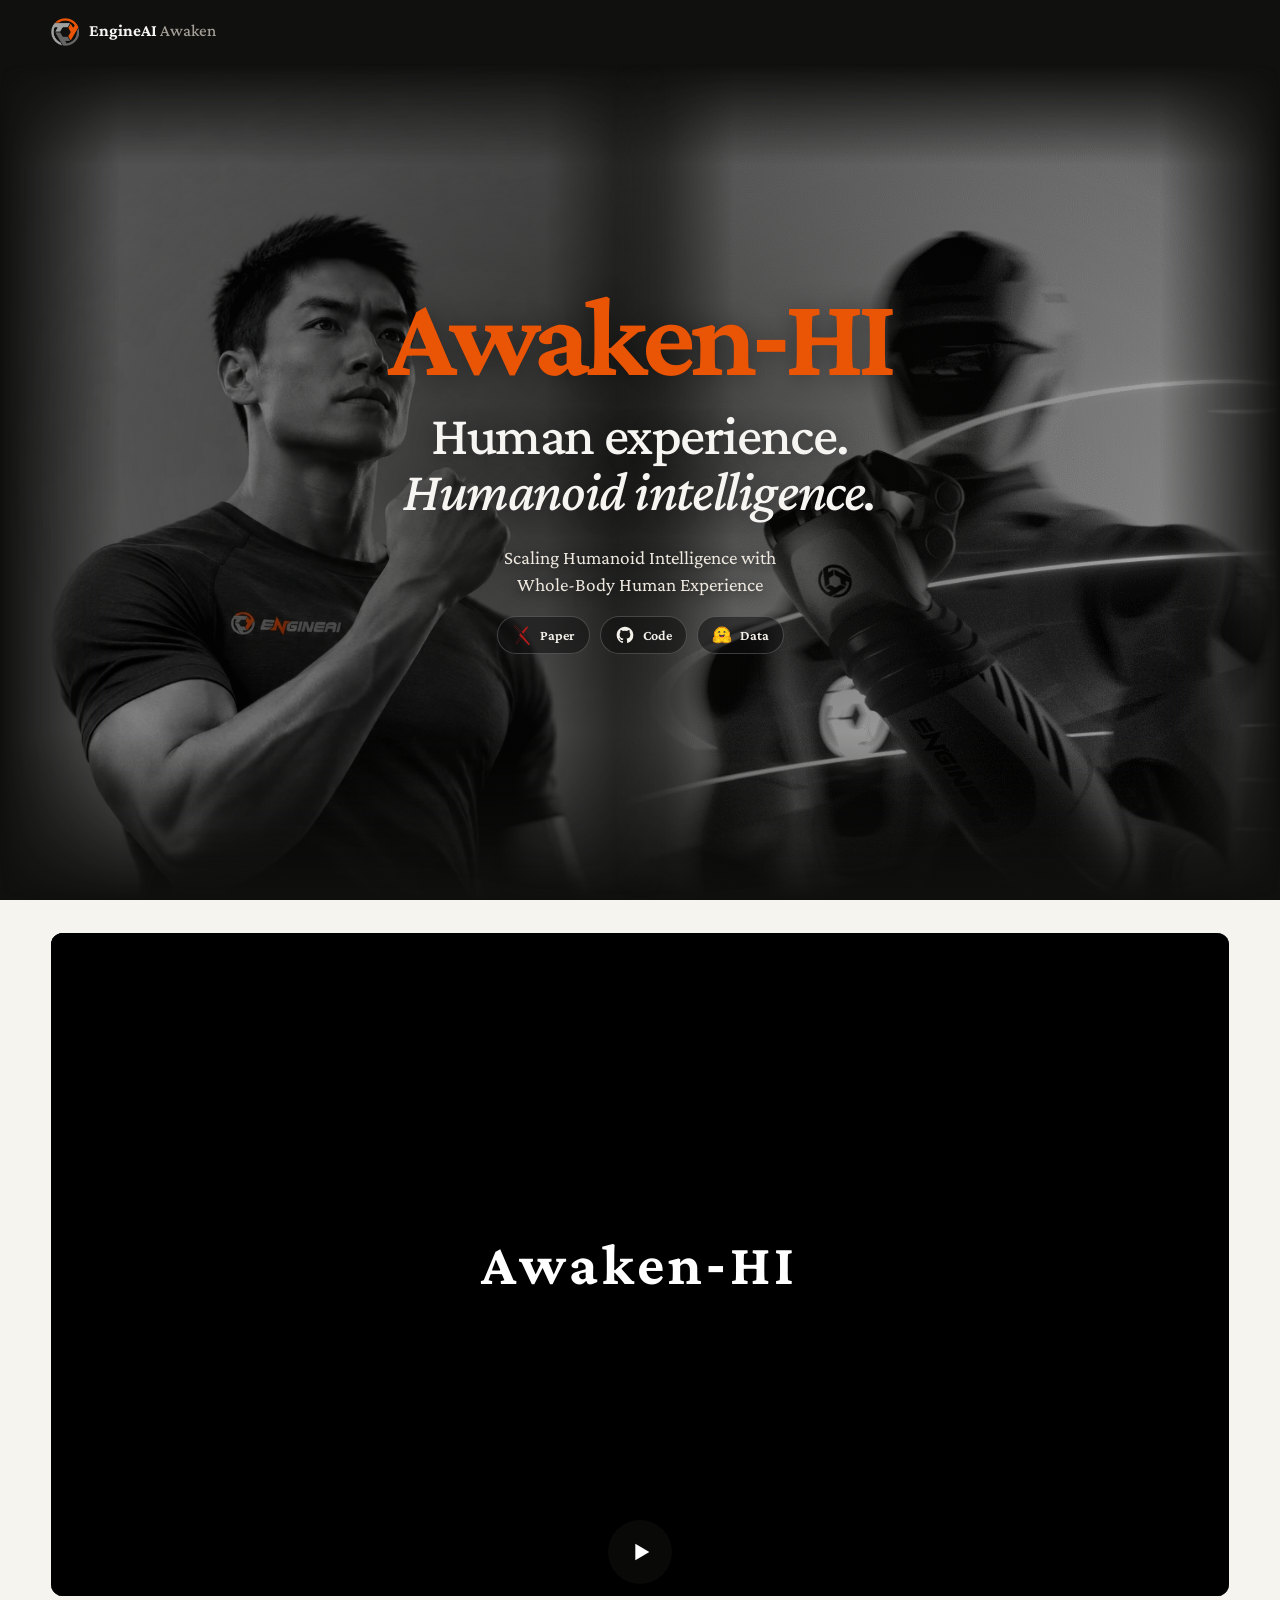
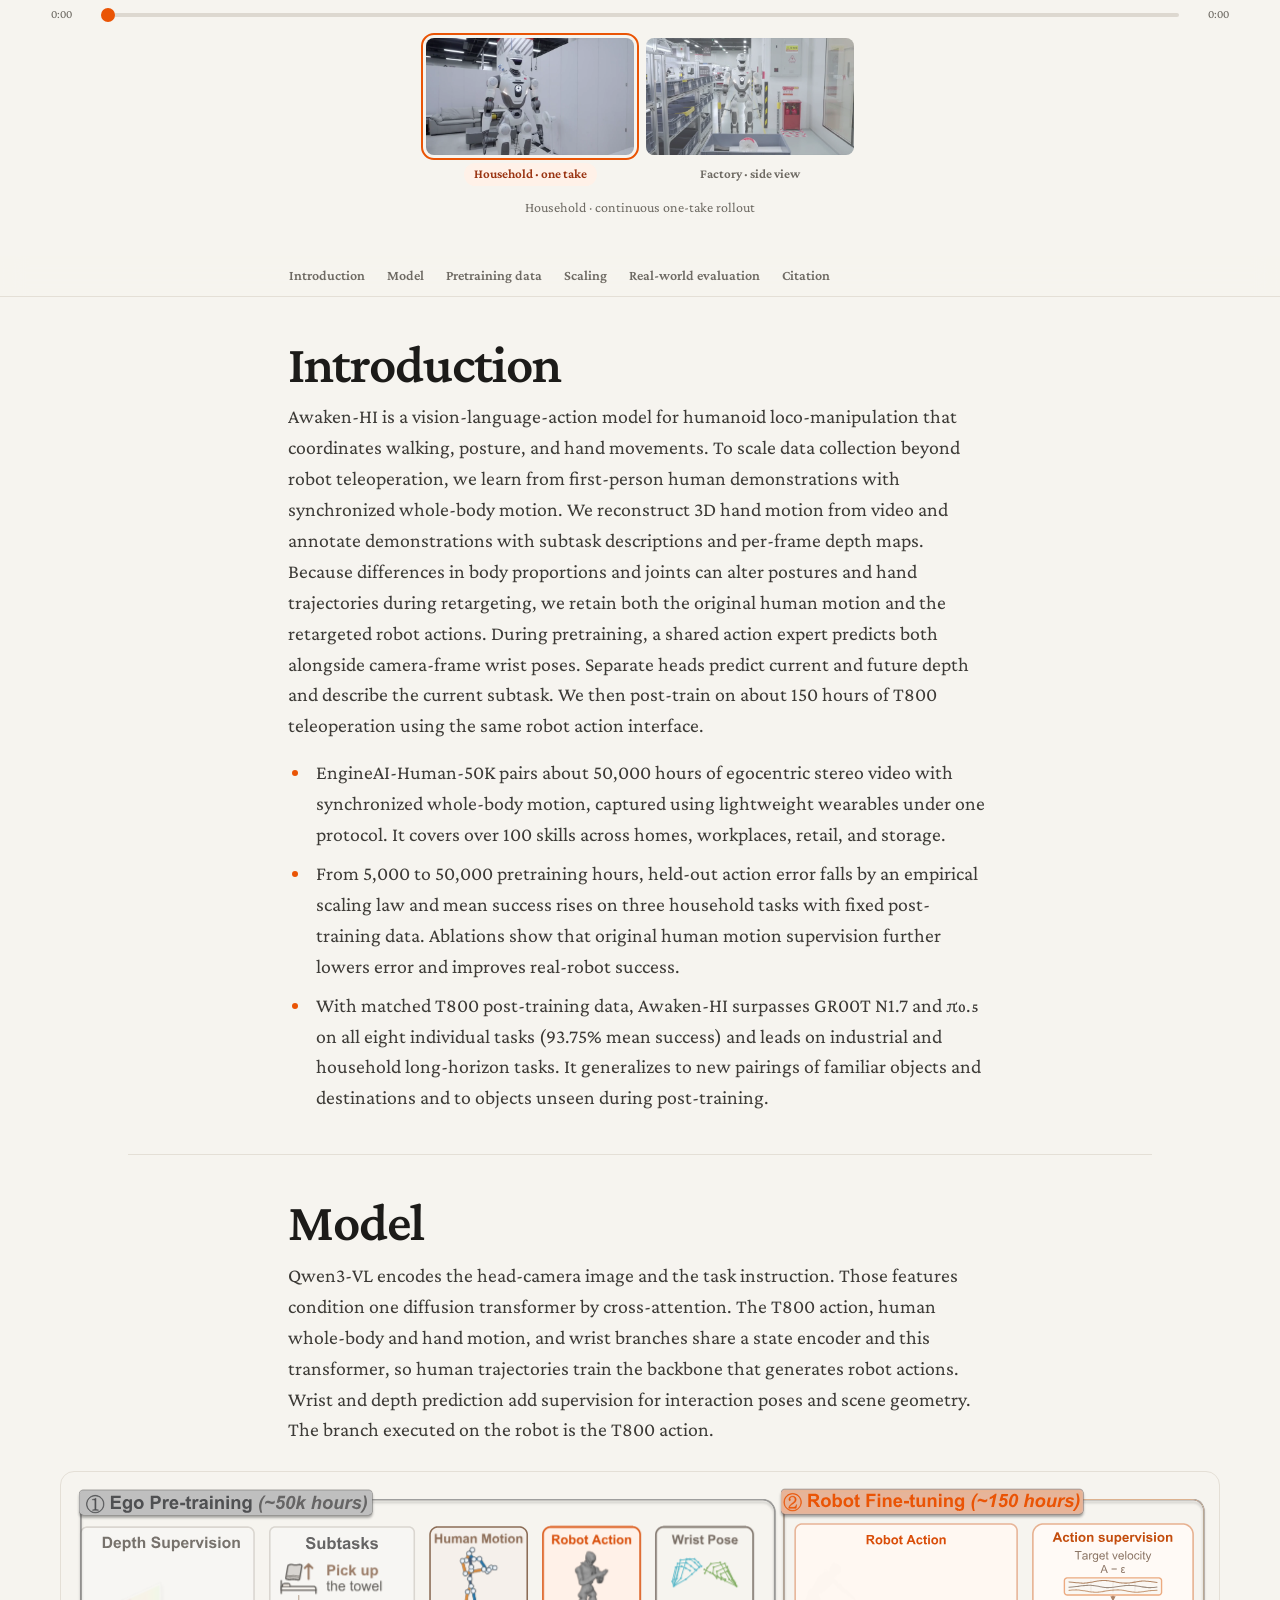
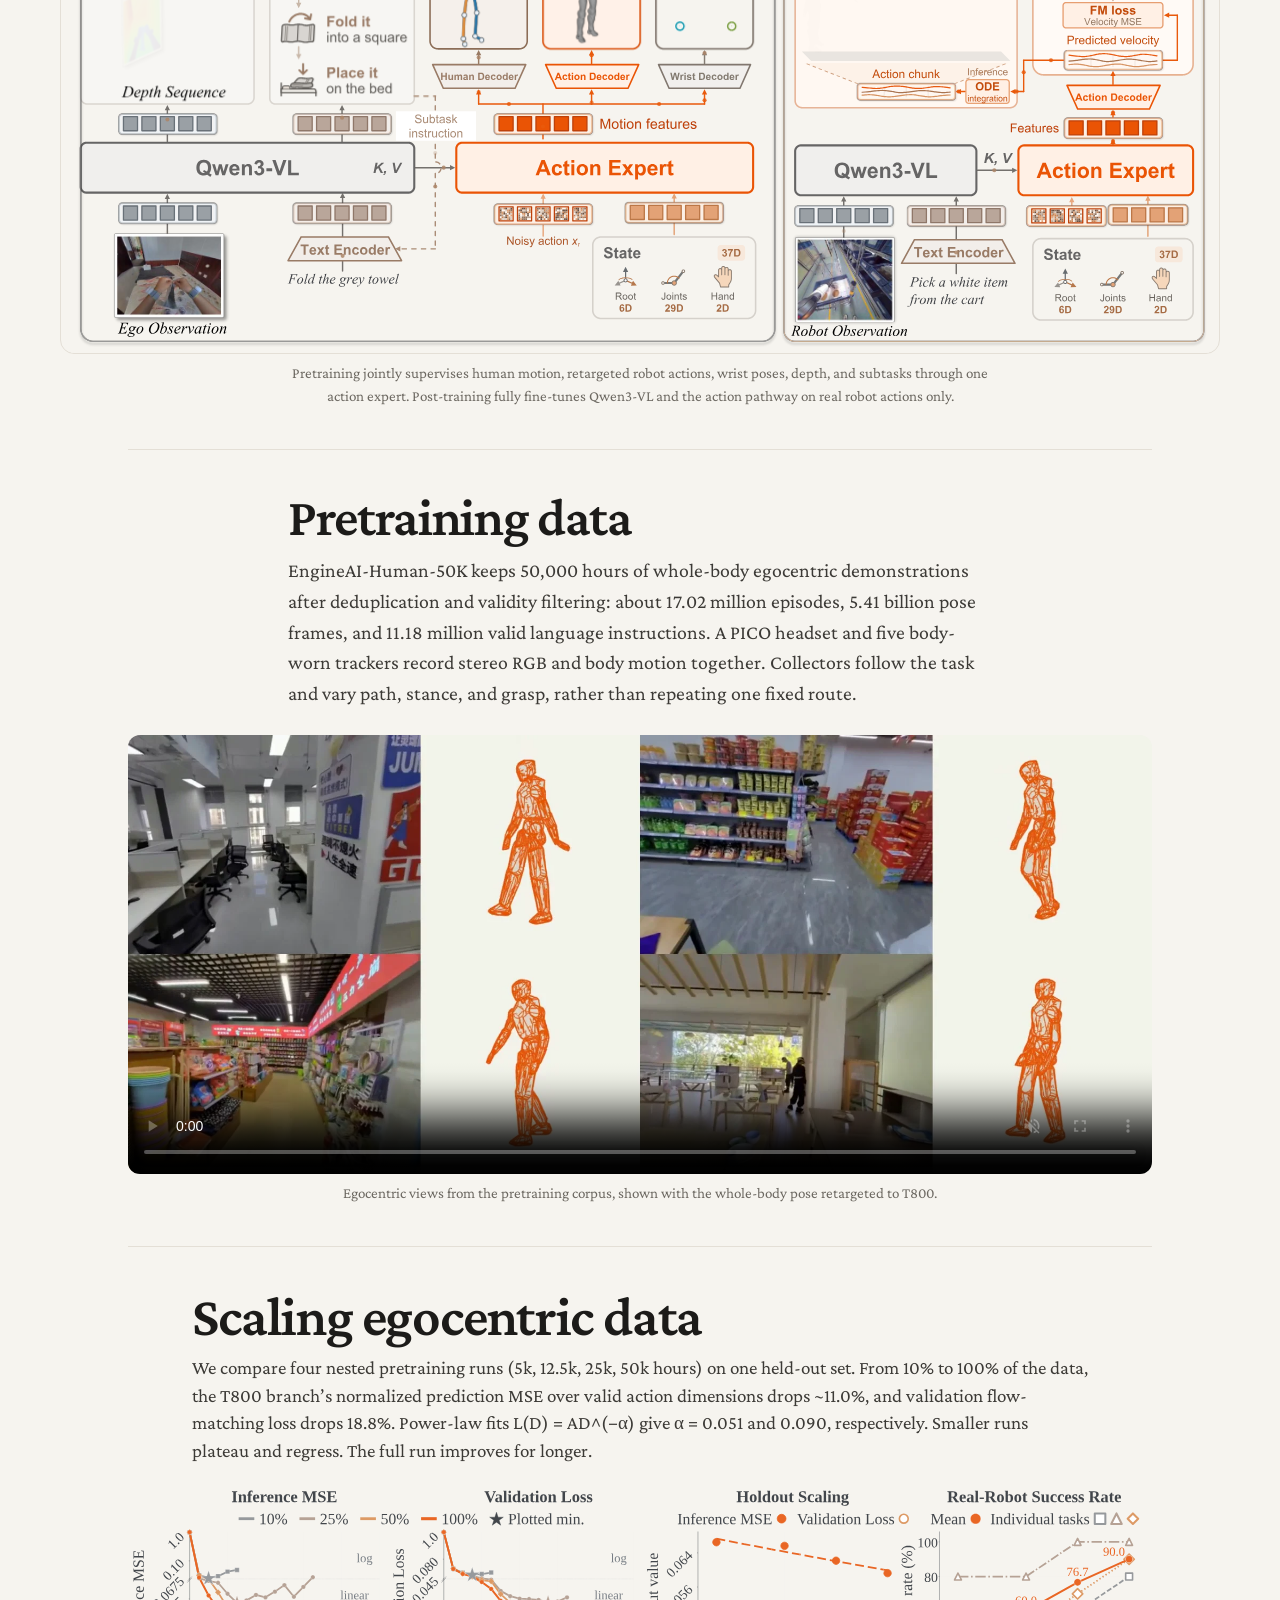
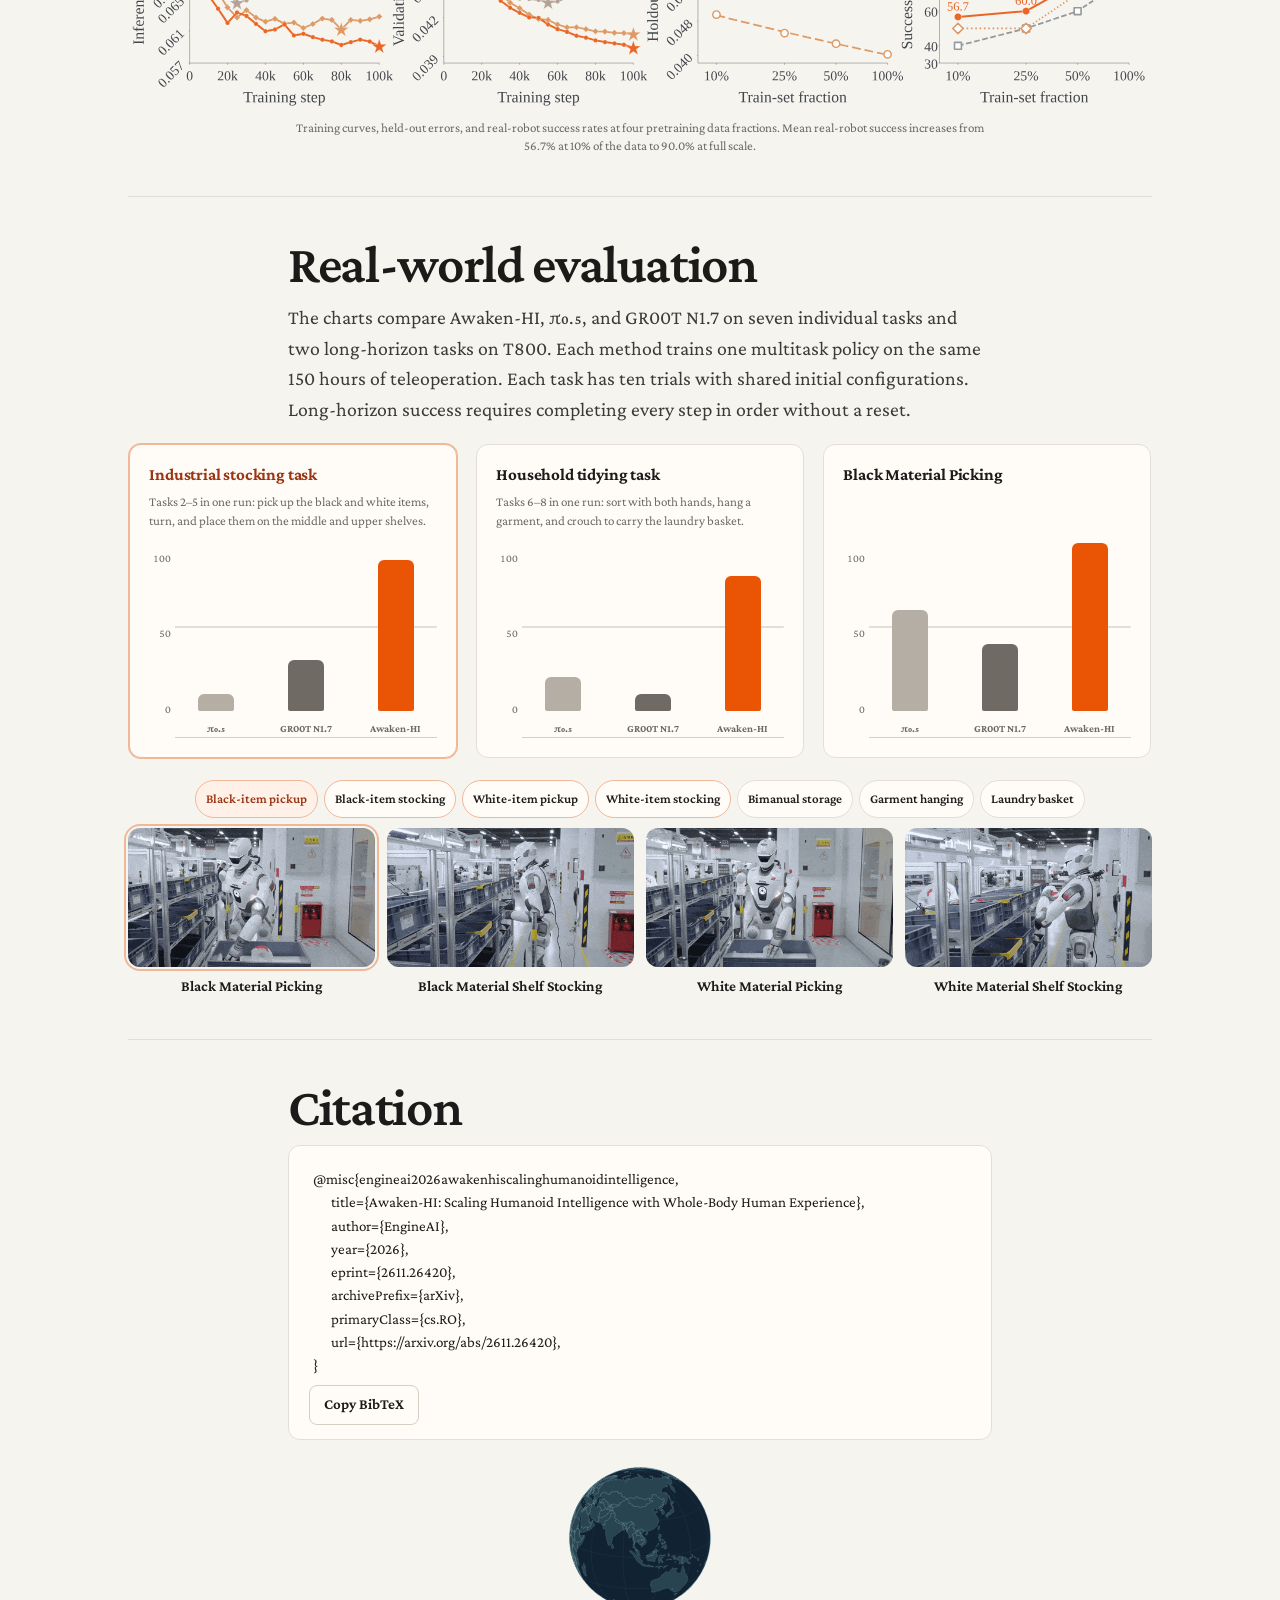
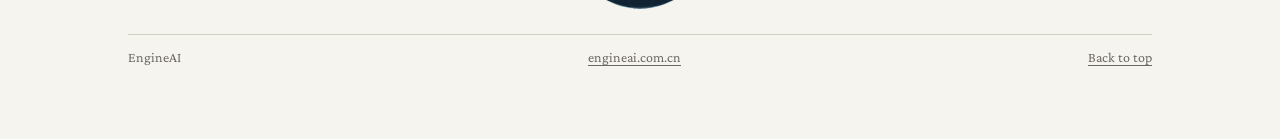
==== docs/index.html @ 25ebd8b3 "Publish Awaken-HI project website and resources" ====
<!doctype html>
<html lang="en">
<head>
  <meta charset="utf-8">
  <meta name="viewport" content="width=device-width, initial-scale=1">
  <meta name="theme-color" content="#f7f5f0">
  <meta name="description" content="Awaken-HI is a vision-language-action model for whole-body mobile manipulation, pretrained on about 50,000 hours of egocentric human demonstrations and adapted to the EngineAI T800.">
  <title>Awaken-HI — Technical Report</title>
  <link rel="stylesheet" href="assets/fonts/fonts.css?v=6">
  <link rel="stylesheet" href="styles.css?v=70">
</head>
<body class="on-hero">
  <div class="progress" id="progress" aria-hidden="true"></div>
  <header class="site-header">
    <a class="logo" href="#top">
      <img src="assets/engineai-icon.png" alt="" width="28" height="28" decoding="async">
      <span>EngineAI <em>Awaken</em></span>
    </a>
  </header>

  <section class="hero" id="hero" aria-label="Awaken-HI">
    <div class="hero-visual hero-visual-human" aria-hidden="true">
      <img src="assets/optimized/human-hero-logo.webp?v=1" alt="" fetchpriority="high" decoding="async">
    </div>
    <div class="hero-visual hero-visual-robot" aria-hidden="true">
      <img src="assets/t800-hero.png" alt="" fetchpriority="high" decoding="async">
    </div>
    <div class="hero-inner">
      <h1>
        <span class="hero-name">Awaken-HI</span>
        <span class="hero-line">Human experience.</span>
        <em>Humanoid intelligence.</em>
      </h1>
      <p class="hero-deck">Scaling Humanoid Intelligence with Whole-Body Human Experience</p>
    <nav class="hero-links" aria-label="Resources">
      <a class="hero-chip" href="https://arxiv.org/abs/2611.26420" target="_blank" rel="noopener noreferrer">
        <img class="mark-arxiv" src="assets/arxiv-logo.svg" alt="arXiv" width="24" height="24" decoding="async">
        <span>Paper</span>
      </a>
      <a class="hero-chip" href="https://github.com/engineai-robotics/Awaken-HI" target="_blank" rel="noopener noreferrer">
        <svg viewBox="0 0 24 24" aria-hidden="true"><path fill="currentColor" d="M12 2C6.477 2 2 6.484 2 12.017c0 4.425 2.865 8.18 6.839 9.504.5.092.682-.217.682-.483 0-.237-.008-.868-.013-1.703-2.782.605-3.369-1.343-3.369-1.343-.454-1.158-1.11-1.466-1.11-1.466-.908-.62.069-.608.069-.608 1.003.07 1.531 1.032 1.531 1.032.892 1.53 2.341 1.088 2.91.832.092-.647.35-1.088.636-1.338-2.22-.253-4.555-1.113-4.555-4.951 0-1.093.39-1.988 1.029-2.688-.103-.253-.446-1.272.098-2.65 0 0 .84-.27 2.75 1.026A9.56 9.56 0 0 1 12 6.844a9.56 9.56 0 0 1 2.504.337c1.909-1.296 2.747-1.027 2.747-1.027.546 1.379.202 2.398.1 2.651.64.7 1.028 1.595 1.028 2.688 0 3.848-2.339 4.695-4.566 4.943.359.309.678.92.678 1.855 0 1.338-.012 2.419-.012 2.747 0 .268.18.58.688.482A10.02 10.02 0 0 0 22 12.017C22 6.484 17.522 2 12 2z"/></svg>
        <span>Code</span>
      </a>
      <a class="hero-chip" href="https://huggingface.co/datasets/EngineAI-Embodied/Awaken-Human" target="_blank" rel="noopener noreferrer">
        <img class="mark-huggingface" src="assets/huggingface-logo.svg" alt="Hugging Face" width="24" height="24" decoding="async">
        <span>Data</span>
      </a>
    </nav>
    </div>
  </section>

  <section class="rollout" id="rollout" data-clip="household" aria-label="Rollouts">
    <div class="rollout-inner">
      <div class="rollout-layout">
        <div class="rollout-player">
          <div class="rollout-stage is-intro">
            <video id="rollout-video" data-trim-start="0.9009" webkit-playsinline data-poster="assets/rollouts-1117/household-1-trimmed-poster.webp?v=1" muted playsinline preload="none" data-src="assets/rollouts-1117/household-1-trimmed.mp4?v=2"></video>
            <div class="rollout-inset" id="rollout-inset">
              <video id="rollout-inset-video" poster="assets/rollouts-1117/household-2-aligned-trimmed-poster.webp?v=1" muted playsinline webkit-playsinline preload="none" disablepictureinpicture disableremoteplayback aria-hidden="true"></video>
              <span id="rollout-inset-label">Alternate view</span>
            </div>
            <aside class="rollout-instructions" aria-label="Current instruction">
              <div class="rollout-subtitle">
                <p id="rollout-instruction-text" lang="en" aria-live="polite">Walk to the table and raise both hands.</p>
              </div>
            </aside>
            <div class="rollout-intro" aria-hidden="true"><span>Awaken-HI</span></div>
            <button class="rollout-play" type="button" aria-label="Play">
              <svg viewBox="0 0 24 24" width="28" height="28" aria-hidden="true"><path d="M8 5v14l12-7z" fill="currentColor"></path></svg>
            </button>
            <div class="rollout-speed" role="group" aria-label="Playback speed">
              <button type="button" data-rate="0.5">0.5</button>
              <button type="button" data-rate="1" aria-pressed="true">1</button>
              <button type="button" data-rate="1.5">1.5</button>
              <button type="button" data-rate="2">2</button>
            </div>
          </div>
          <div class="rollout-seek">
            <span id="rollout-elapsed">0:00</span>
            <input id="rollout-range" type="range" min="0" max="1000" value="0" step="1" disabled aria-label="Playback position">
            <span id="rollout-duration">0:00</span>
          </div>
        </div>

      </div>
      <div class="rollout-picks" role="group" aria-label="Rollouts">
        <button type="button" class="is-on" aria-pressed="true" data-clip="household" data-trim-start="0.9009" data-chapters="true" data-src="assets/rollouts-1117/household-1-trimmed.mp4?v=2" data-poster="assets/rollouts-1117/household-1-trimmed-poster.webp?v=1" data-inset-src="assets/rollouts-1117/household-2-aligned-trimmed.mp4?v=1" data-inset-poster="assets/rollouts-1117/household-2-aligned-trimmed-poster.webp?v=1" data-inset-label="Alternate view" data-cap="Household · continuous one-take rollout">
          <img src="assets/rollouts-1117/household-1-trimmed-poster.webp?v=1" alt="" decoding="async" loading="lazy">
          <span>Household · one take</span>
        </button>
        <button type="button" aria-pressed="false" data-clip="factory" data-trim-start="0.9009" data-src="assets/rollouts-1117/factory-side-2-trimmed.mp4?v=2" data-poster="assets/rollouts-1117/factory-side-2-trimmed-poster.webp?v=1" data-cap="Factory · continuous one-take side view">
          <img src="assets/rollouts-1117/factory-side-2-trimmed-poster.webp?v=1" alt="" decoding="async" loading="lazy">
          <span>Factory · side view</span>
        </button>
      </div>
      <p class="rollout-cap">Household · continuous one-take rollout</p>
    </div>
  </section>

  <div class="shell">
  <nav class="toc" id="toc" aria-label="On this page">
    <p>On this page</p>
    <ol>
      <li><a href="#intro">Introduction</a></li>
      <li><a href="#model">Model</a></li>
      <li><a href="#data">Pretraining data</a></li>
      <li><a href="#scaling">Scaling</a></li>
      <li><a href="#results">Real-world evaluation</a></li>
      <li><a href="#cite">Citation</a></li>
    </ol>
  </nav>
  <main id="top" class="page">
    <section class="sec" id="intro">
      <h2>Introduction</h2>
      <p>Awaken-HI is a vision-language-action model for humanoid loco-manipulation that coordinates walking, posture, and hand movements. To scale data collection beyond robot teleoperation, we learn from first-person human demonstrations with synchronized whole-body motion. We reconstruct 3D hand motion from video and annotate demonstrations with subtask descriptions and per-frame depth maps. Because differences in body proportions and joints can alter postures and hand trajectories during retargeting, we retain both the original human motion and the retargeted robot actions. During pretraining, a shared action expert predicts both alongside camera-frame wrist poses. Separate heads predict current and future depth and describe the current subtask. We then post-train on about 150 hours of T800 teleoperation using the same robot action interface.</p>
      <ul class="intro-points">
        <li>EngineAI-Human-50K pairs about 50,000 hours of egocentric stereo video with synchronized whole-body motion, captured using lightweight wearables under one protocol. It covers over 100 skills across homes, workplaces, retail, and storage.</li>
        <li>From 5,000 to 50,000 pretraining hours, held-out action error falls by an empirical scaling law and mean success rises on three household tasks with fixed post-training data. Ablations show that original human motion supervision further lowers error and improves real-robot success.</li>
        <li>With matched T800 post-training data, Awaken-HI surpasses GR00T N1.7 and π₀.₅ on all eight individual tasks (93.75% mean success) and leads on industrial and household long-horizon tasks. It generalizes to new pairings of familiar objects and destinations and to objects unseen during post-training.</li>
      </ul>
    </section>

    <article>
      <hr>

      <section class="sec" id="model">
        <h2>Model</h2>
        <p>Qwen3-VL encodes the head-camera image and the task instruction. Those features condition one diffusion transformer by cross-attention. The T800 action, human whole-body and hand motion, and wrist branches share a state encoder and this transformer, so human trajectories train the backbone that generates robot actions. Wrist and depth prediction add supervision for interaction poses and scene geometry. The branch executed on the robot is the T800 action.</p>
        <figure class="wide architecture-figure">
          <div class="model-architecture" id="model-frame">
            <div class="ma-scroll" tabindex="0" role="region" aria-label="Animated model architecture; scroll horizontally on small screens">
              <div class="ma-canvas">
                <img class="ma-svg" src="assets/architecture/method-towel.svg?v=2" width="866" height="358" alt="Awaken-HI architecture with ego pretraining on a towel-folding example and robot fine-tuning on a cart-picking example." loading="lazy" decoding="async">
                <div class="ma-video-layer"></div>
              </div>
            </div>
            <p class="ma-scroll-hint">Scroll to explore →</p>
          </div>
          <figcaption>Pretraining jointly supervises human motion, retargeted robot actions, wrist poses, depth, and subtasks through one action expert. Post-training fully fine-tunes Qwen3-VL and the action pathway on real robot actions only.</figcaption>
        </figure>
      </section>

      <hr>

      <section class="sec" id="data">
        <h2>Pretraining data</h2>
        <p>EngineAI-Human-50K keeps 50,000 hours of whole-body egocentric demonstrations after deduplication and validity filtering: about 17.02 million episodes, 5.41 billion pose frames, and 11.18 million valid language instructions. A PICO headset and five body-worn trackers record stereo RGB and body motion together. Collectors follow the task and vary path, stance, and grasp, rather than repeating one fixed route.</p>
        <figure class="wide">
          <div class="frame mosaic-frame">
            <video id="ego-mosaic" data-poster="assets/optimized/pretraining-t800-natural-walk-mosaic-poster.webp?v=1" muted loop playsinline preload="none" controls data-src="assets/pretraining-t800-natural-walk-mosaic.mp4?v=1"></video>
          </div>
          <figcaption>Egocentric views from the pretraining corpus, shown with the whole-body pose retargeted to T800.</figcaption>
        </figure>
      </section>

      <hr>

      <section class="sec" id="scaling">
        <h2>Scaling egocentric data</h2>
        <p>We compare four nested pretraining runs (5k, 12.5k, 25k, 50k hours) on one held-out set. From 10% to 100% of the data, the T800 branch’s normalized prediction MSE over valid action dimensions drops ~11.0%, and validation flow-matching loss drops 18.8%. Power-law fits L(D) = AD^(−α) give α = 0.051 and 0.090, respectively. Smaller runs plateau and regress. The full run improves for longer.</p>
        <figure class="wide" id="scale-figure">
          <div class="scale-controls">
            <button class="scale-replay" id="scale-replay" type="button" hidden>↻ <span>Replay</span></button>
          </div>
          <div class="scale-frame" id="scale-frame">
            <picture id="scale-still">
              <source media="(max-width: 759px)" srcset="assets/data-scaling-fig6-mobile.svg?v=3">
              <img src="assets/data-scaling-fig6.svg?v=2" alt="Inference MSE, validation loss, held-out scaling, and real-robot success rates at 10%, 25%, 50%, and 100% of the pretraining data." decoding="async" loading="lazy">
            </picture>
          </div>
          <figcaption>Training curves, held-out errors, and real-robot success rates at four pretraining data fractions. Mean real-robot success increases from 56.7% at 10% of the data to 90.0% at full scale.</figcaption>
        </figure>
      </section>

      <hr>

      <section class="sec" id="results">
        <h2>Real-world evaluation</h2>
        <p>The charts compare Awaken-HI, π₀.₅, and GR00T N1.7 on seven individual tasks and two long-horizon tasks on T800. Each method trains one multitask policy on the same 150 hours of teleoperation. Each task has ten trials with shared initial configurations. Long-horizon success requires completing every step in order without a reset.</p>
        <div class="benches wide">
          <article class="bench" data-tasks="t2 t3 t4 t5">
            <h3 id="bench-industrial-title">Industrial stocking task</h3>
            <p>Tasks 2–5 in one run: pick up the black and white items, turn, and place them on the middle and upper shelves.</p>
            <div class="bench-chart" id="bench-industrial" role="group" aria-labelledby="bench-industrial-title">
              <div class="bench-ylab" aria-hidden="true"><span>100</span><span>50</span><span>0</span></div>
              <div class="bench-plot">
                <div class="bench-scores" aria-hidden="true">
                  <span><i class="sw pi"></i><b>π₀.₅ 10%</b></span>
                  <span><i class="sw gr"></i><b>GR00T N1.7 30%</b></span>
                  <span><i class="sw hi"></i><b>Awaken-HI 90%</b></span>
                </div>
                <button type="button" class="bench-bar" data-model="pi" style="--bar:var(--pi); --h:10%" aria-label="π₀.₅ 10%"><span class="bench-track"><i></i></span><small>π₀.₅</small></button>
                <button type="button" class="bench-bar" data-model="gr" style="--bar:var(--gr); --h:30%" aria-label="GR00T N1.7 30%"><span class="bench-track"><i></i></span><small>GR00T N1.7</small></button>
                <button type="button" class="bench-bar" data-model="hi" style="--bar:var(--hi); --h:90%" aria-label="Awaken-HI 90%"><span class="bench-track"><i></i></span><small>Awaken-HI</small></button>
              </div>
            </div>
          </article>
          <article class="bench" data-tasks="t6 t7 t8">
            <h3 id="bench-household-title">Household tidying task</h3>
            <p>Tasks 6–8 in one run: sort with both hands, hang a garment, and crouch to carry the laundry basket.</p>
            <div class="bench-chart" id="bench-household" role="group" aria-labelledby="bench-household-title">
              <div class="bench-ylab" aria-hidden="true"><span>100</span><span>50</span><span>0</span></div>
              <div class="bench-plot">
                <div class="bench-scores" aria-hidden="true">
                  <span><i class="sw pi"></i><b>π₀.₅ 20%</b></span>
                  <span><i class="sw gr"></i><b>GR00T N1.7 10%</b></span>
                  <span><i class="sw hi"></i><b>Awaken-HI 80%</b></span>
                </div>
                <button type="button" class="bench-bar" data-model="pi" style="--bar:var(--pi); --h:20%" aria-label="π₀.₅ 20%"><span class="bench-track"><i></i></span><small>π₀.₅</small></button>
                <button type="button" class="bench-bar" data-model="gr" style="--bar:var(--gr); --h:10%" aria-label="GR00T N1.7 10%"><span class="bench-track"><i></i></span><small>GR00T N1.7</small></button>
                <button type="button" class="bench-bar" data-model="hi" style="--bar:var(--hi); --h:80%" aria-label="Awaken-HI 80%"><span class="bench-track"><i></i></span><small>Awaken-HI</small></button>
              </div>
            </div>
          </article>
          <article class="bench bench-detail" id="task-panel" role="tabpanel" aria-labelledby="task-tab-t2">
            <h3 id="bench-task-title">Black Material Picking</h3>
            <div class="bench-chart" id="bench-task" role="group" aria-labelledby="bench-task-title">
              <div class="bench-ylab" aria-hidden="true"><span>100</span><span>50</span><span>0</span></div>
              <div class="bench-plot">
                <div class="bench-scores" aria-hidden="true">
                  <span><i class="sw pi"></i><b>π₀.₅ 60%</b></span>
                  <span><i class="sw gr"></i><b>GR00T N1.7 40%</b></span>
                  <span><i class="sw hi"></i><b>Awaken-HI 100%</b></span>
                </div>
                <button type="button" class="bench-bar" data-model="pi" style="--bar:var(--pi); --h:60%" aria-label="π₀.₅ 60%"><span class="bench-track"><i></i></span><small>π₀.₅</small></button>
                <button type="button" class="bench-bar" data-model="gr" style="--bar:var(--gr); --h:40%" aria-label="GR00T N1.7 40%"><span class="bench-track"><i></i></span><small>GR00T N1.7</small></button>
                <button type="button" class="bench-bar" data-model="hi" style="--bar:var(--hi); --h:100%" aria-label="Awaken-HI 100%"><span class="bench-track"><i></i></span><small>Awaken-HI</small></button>
              </div>
            </div>
          </article>
        </div>
        <div class="task-keys" id="task-keys">
          <div class="pills" id="pills" role="tablist" aria-label="Evaluation tasks">
            <button type="button" role="tab" id="task-tab-t2" aria-controls="task-panel" aria-selected="true" data-task="t2">Black-item pickup</button>
            <button type="button" role="tab" id="task-tab-t3" aria-controls="task-panel" aria-selected="false" data-task="t3">Black-item stocking</button>
            <button type="button" role="tab" id="task-tab-t4" aria-controls="task-panel" aria-selected="false" data-task="t4">White-item pickup</button>
            <button type="button" role="tab" id="task-tab-t5" aria-controls="task-panel" aria-selected="false" data-task="t5">White-item stocking</button>
            <button type="button" role="tab" id="task-tab-t6" aria-controls="task-panel" aria-selected="false" data-task="t6">Bimanual storage</button>
            <button type="button" role="tab" id="task-tab-t7" aria-controls="task-panel" aria-selected="false" data-task="t7">Garment hanging</button>
            <button type="button" role="tab" id="task-tab-t8" aria-controls="task-panel" aria-selected="false" data-task="t8">Laundry basket</button>
          </div>
          <div class="story-list" id="story-list"></div>
        </div>
      </section>

      <hr>

      <section class="sec" id="cite">
        <h2>Citation</h2>
        <div class="cite wide">
          <pre id="bibtex">@misc{engineai2026awakenhiscalinghumanoidintelligence,
      title={Awaken-HI: Scaling Humanoid Intelligence with Whole-Body Human Experience},
      author={EngineAI},
      year={2026},
      eprint={2611.26420},
      archivePrefix={arXiv},
      primaryClass={cs.RO},
      url={https://arxiv.org/abs/2611.26420},
}</pre>
          <button class="btn" id="copy-bib" type="button">Copy BibTeX</button>
        </div>
      </section>
    </article>

    <div class="visitor-section" id="visitors">
      <canvas id="visitor-globe" role="img" aria-label="Rotating globe showing page views by country or region"></canvas>
      <div id="globe-tooltip" role="status" hidden></div>
    </div>

    <footer class="colophon">
      <span>EngineAI</span>
      <a href="https://www.engineai.com.cn/" target="_blank" rel="noreferrer">engineai.com.cn</a>
      <a href="#top">Back to top</a>
    </footer>
  </main>
  </div>
  <script src="script.js?v=46"></script>
  <script src="assets/model-architecture.js?v=9"></script>
  
  <script src="visitors.js?v=8"></script>
</body>
</html>
---- docs/assets/fonts/fonts.css ----
@font-face {
  font-family: 'Crimson Pro';
  font-style: normal;
  font-weight: 200 900;
  font-display: swap;
  src: url('crimson-pro-variable.woff2') format('woff2');
}
@font-face {
  font-family: 'Crimson Pro';
  font-style: italic;
  font-weight: 200 900;
  font-display: swap;
  src: url('crimson-pro-italic-variable.woff2') format('woff2');
}
@font-face {
  font-family: 'Wordmark Hyphen';
  font-style: normal;
  font-weight: 700;
  font-display: swap;
  src: url('source-sans-3-700.woff2?v=1') format('woff2');
  unicode-range: U+002D;
}
---- docs/styles.css ----
:root {
  --bg: #f6f4ef;
  --surface: #fffcf8;
  --ink: #1c1b19;
  --text: #3c3a36;
  --muted: #6d6962;
  --line: #e4dfd6;
  --rule: #d4cec3;
  --accent: #ea5405;
  --accent-ink: #9a3412;
  --accent-tint: #fff1e8;
  --pi: #b4aea4;
  --gr: #6f6b64;
  --hi: #ea5405;
  --text-col: 44rem;
  --article-col: 64rem;
  --media-col: 80rem;
  --architecture-col: 72.5rem;
  --gutter: clamp(18px, 4vw, 56px);
  --section-space: clamp(24px, 3.2vw, 46px);
  --font: "Crimson Pro", Georgia, serif;
  color-scheme: light;
}


* { box-sizing: border-box; }
html { scroll-behavior: smooth; }
body {
  margin: 0;
  background: var(--bg);
  color: var(--text);
  font-family: var(--font);
  font-size: clamp(18px, 1.0625rem + .22vw, 20px);
  line-height: 1.56;
  -webkit-font-smoothing: antialiased;
}
img { display: block; max-width: 100%; height: auto; }
a { color: var(--accent-ink); text-decoration-thickness: 1px; text-underline-offset: 3px; }
button, input { font: inherit; }
.ma-svg :is(text, tspan), .scale-frame svg :is(text, tspan) { font-family: var(--font); }
::selection { background: #ffd7c2; }

.progress {
  position: fixed; top: 0; left: 0; height: 2px; width: 0;
  background: var(--accent); z-index: 40;
}

.site-header {
  position: sticky; top: 0; z-index: 30;
  height: 64px;
  display: flex; align-items: center; justify-content: space-between;
  padding: 0 var(--gutter);
  background: rgba(255, 252, 248, .92);
  backdrop-filter: blur(14px);
  border-bottom: 1px solid var(--line);
}
.logo {
  display: flex; align-items: center; gap: 10px;
  color: var(--ink); text-decoration: none; font: 700 17px/1.2 var(--font);
}
.logo img { width: 28px; height: 28px; }
.logo em { font-style: normal; color: var(--muted); font-weight: 500; }

.btn {
  display: inline-flex; align-items: center; justify-content: center;
  border: 1px solid var(--rule); background: var(--surface); color: var(--ink);
  text-decoration: none; border-radius: 8px; padding: 9px 14px;
  font: 650 15px/1.3 var(--font); cursor: pointer;
}
.btn:hover { border-color: var(--ink); color: var(--ink); }
body.on-hero .site-header {
  background: #10100f;
  border-bottom-color: transparent;
  color: #f7f5f1;
}
body.on-hero .logo { color: #f7f5f1; }
body.on-hero .logo em { color: #a39e96; }

.hero {
  position: relative;
  min-height: calc(100svh - 64px);
  display: flex;
  flex-direction: column;
  align-items: center;
  justify-content: center;
  padding: clamp(28px, 4svh, 56px) var(--gutter) clamp(44px, 7svh, 88px);
  background: #10100f;
  color: #f7f5f1;
  overflow: hidden;
  text-align: center;
}
.hero::before {
  content: "";
  position: absolute;
  z-index: 1;
  inset: 0;
  pointer-events: none;
  background: radial-gradient(ellipse at 50% 47%, rgba(16, 16, 15, .66), transparent 70%);
}
.hero-visual {
  position: absolute;
  z-index: 0;
  top: 0;
  width: 52%;
  height: 100%;
  pointer-events: none;
  opacity: var(--hero-presence, 1);
  filter: blur(var(--hero-blur, 0px));
  will-change: transform, opacity, filter;
}
.hero-visual-human {
  left: 0;
  transform: translate3d(var(--hero-converge, 0px), var(--hero-drop, 0px), 0);
}
.hero-visual-robot {
  right: 0;
  transform: translate3d(calc(-1 * var(--hero-converge, 0px)), var(--hero-drop, 0px), 0);
}
.hero-visual img {
  width: 100%;
  height: 100%;
  object-fit: cover;
  object-position: 50% 18%;
  filter: grayscale(1) brightness(.7) contrast(1.08);
  -webkit-mask-image:
    linear-gradient(90deg, transparent 0%, #000 18%, #000 82%, transparent 100%),
    linear-gradient(180deg, transparent 0%, #000 12%, #000 80%, transparent 100%);
  -webkit-mask-composite: source-in;
  mask-image:
    linear-gradient(90deg, transparent 0%, #000 18%, #000 82%, transparent 100%),
    linear-gradient(180deg, transparent 0%, #000 12%, #000 80%, transparent 100%);
  mask-composite: intersect;
}
.hero-visual-human img { filter: brightness(.7) contrast(1.08); }
.hero-inner {
  position: relative;
  z-index: 2;
  width: min(54rem, 100%);
  display: flex;
  flex-direction: column;
  align-items: center;
  justify-content: center;
}
.hero h1 {
  text-shadow: 0 2px 24px rgba(0,0,0,.4);
  margin: 0;
  color: #f7f5f1;
  font-family: var(--font);
  font-weight: 700;
  font-size: clamp(46px, 9vw, 132px);
  line-height: .92;
  letter-spacing: -.045em;
}
.hero-name { display: block; color: #ea5405; }
.hero-name,
.rollout-intro > span { font-family: "Wordmark Hyphen", var(--font); }
.hero-line,
.hero h1 em {
  display: block;
  font: 500 clamp(30px, 4.4vw, 66px)/1 var(--font);
  letter-spacing: -.025em;
  color: #f7f5f1;
}
.hero-line { margin-top: clamp(12px, 2vh, 24px); }
.hero h1 em { font-style: italic; }
.hero-deck {
  text-shadow: 0 2px 14px rgba(0,0,0,.8);
  width: min(32rem, 100%);
  position: relative;
  z-index: 3;
  transform: translate3d(0, var(--hero-deck-y, 0px), 0) scale(var(--hero-deck-scale, 1));
  transform-origin: center;
  will-change: transform;
  margin: clamp(16px, 2.8vh, 32px) auto 0;
  color: #eee8df;
  font-size: clamp(16px, 1.5vw, 21px);
  line-height: 1.4;
  text-wrap: balance;
}
.hero-links {
  position: relative;
  z-index: 3;
  transform: translate3d(0, calc(var(--hero-deck-y, 0px) + var(--hero-links-drop, 0px)), 0);
  will-change: transform;
  display: flex;
  flex-wrap: wrap;
  align-items: center;
  justify-content: center;
  gap: 10px;
  margin: clamp(14px, 2vh, 22px) 0 0;
}
.hero-chip {
  display: inline-flex;
  align-items: center;
  gap: 8px;
  padding: 8px 14px;
  border: 1px solid rgba(255, 255, 255, .2);
  border-radius: 999px;
  background: rgba(16, 16, 15, .55);
  color: #f4f0ea;
  text-decoration: none;
  font: 650 14px/1 var(--font);
}
.hero-chip > svg, .hero-chip > img { width: 20px; height: 20px; flex: none; object-fit: contain; }
.hero-chip:hover { border-color: #ea5405; color: #ffb088; }

.rollout { padding: clamp(16px, 2.6vw, 36px) var(--gutter) clamp(20px, 3vw, 42px); }
.rollout-inner { max-width: var(--media-col); margin: 0 auto; }
.rollout-stage {
  position: relative;
  border-radius: 12px;
  overflow: hidden;
  background: #111;
  aspect-ratio: 16 / 9;
}
.rollout-stage video {
  width: 100%;
  height: 100%;
  display: block;
  object-fit: contain;
  background: #111;
  cursor: pointer;
}
.rollout-play {
  position: absolute;
  inset: 0;
  z-index: 6;
  width: 64px;
  height: 64px;
  margin: auto;
  border: 0;
  border-radius: 50%;
  background: rgba(16, 16, 15, .58);
  color: #fff;
  cursor: pointer;
}
.rollout-play svg { display: block; margin: 0 auto; }
.rollout-stage.is-playing .rollout-play { display: none; }
.rollout-stage.is-intro .rollout-play {
  inset: auto 0 12px;
  opacity: 0;
}
.rollout-stage.is-intro:hover .rollout-play,
.rollout-stage.is-intro .rollout-play:focus-visible,
.rollout-stage.is-intro.show-play-control .rollout-play { opacity: 1; }
.rollout-speed {
  position: absolute;
  right: 12px;
  bottom: 12px;
  z-index: 5;
  display: flex;
  gap: 2px;
  padding: 3px;
  border-radius: 999px;
  background: rgba(16, 16, 15, .62);
}
.rollout-speed button {
  border: 0;
  background: transparent;
  color: #f7f5f1;
  font-family: var(--font);
  font-size: 12px;
  line-height: 1;
  padding: 6px 8px;
  border-radius: 999px;
  cursor: pointer;
}
.rollout-speed button[aria-pressed="true"] { background: var(--accent); color: #fff; }
.rollout-seek {
  display: grid;
  grid-template-columns: 42px minmax(0, 1fr) 42px;
  align-items: center;
  gap: 8px;
  margin-top: 8px;
  color: var(--muted);
  font-family: var(--font);
  font-size: 12px;
  font-variant-numeric: tabular-nums;
}
.rollout-seek span:last-child { text-align: right; }
.rollout-seek input {
  appearance: none;
  -webkit-appearance: none;
  width: 100%;
  height: 22px;
  margin: 0;
  background: transparent;
  cursor: pointer;
  touch-action: none;
  --p: 0%;
}
.rollout-seek input:disabled { cursor: default; }
.rollout-seek input::-webkit-slider-runnable-track {
  height: 4px;
  border-radius: 999px;
  background: linear-gradient(90deg, var(--accent) var(--p), #ddd8d0 var(--p));
}
.rollout-seek input::-webkit-slider-thumb {
  appearance: none;
  -webkit-appearance: none;
  width: 14px;
  height: 14px;
  margin-top: -5px;
  border: 0;
  border-radius: 50%;
  background: var(--accent);
}
.rollout-seek input::-moz-range-track {
  height: 4px;
  border: 0;
  border-radius: 999px;
  background: #ddd8d0;
}
.rollout-seek input::-moz-range-progress {
  height: 4px;
  border-radius: 999px;
  background: var(--accent);
}
.rollout-seek input::-moz-range-thumb {
  width: 14px;
  height: 14px;
  border: 0;
  border-radius: 50%;
  background: var(--accent);
}
.rollout-picks {
  display: flex;
  justify-content: center;
  align-items: flex-start;
  gap: 12px;
  margin-top: 12px;
}
.rollout-picks button {
  flex: 0 1 208px;
  appearance: none;
  border: 0;
  padding: 0;
  background: none;
  cursor: pointer;
  font: inherit;
  text-align: center;
  color: var(--muted);
}
.rollout-picks img {
  width: 100%;
  aspect-ratio: 16 / 9;
  object-fit: cover;
  border-radius: 8px;
  background: #111;
  outline: 2px solid transparent;
  outline-offset: 3px;
  opacity: .78;
  transition: opacity .2s, transform .2s, outline-color .2s;
}
.rollout-picks button:hover img,
.rollout-picks button:focus-visible img {
  opacity: 1;
  transform: translateY(-2px);
}
.rollout-picks button.is-on img {
  opacity: 1;
  outline-color: var(--accent);
}
.rollout-picks span {
  display: inline-block;
  margin-top: 8px;
  padding: 2px 10px;
  border-radius: 999px;
  font-size: 13px;
  font-weight: 650;
  line-height: 1.45;
}
.rollout-picks button.is-on span {
  background: var(--accent-tint);
  color: var(--accent-ink);
}
.rollout-picks button:focus-visible { outline: none; }

.rollout-cap {
  margin: 10px 0 0;
  text-align: center;
  color: var(--muted);
  font-size: 14px;
  line-height: 1.5;
}

.shell {
  display: grid;
  grid-template-columns: minmax(0, 1fr) minmax(0, var(--article-col)) minmax(0, 1fr);
  align-items: start;
  max-width: none;
  margin: 0;
  padding: 0 var(--gutter);
}
.page {
  grid-column: 2;
  grid-row: 1;
  max-width: none;
  margin: 0;
  padding: 0 0 44px;
  min-width: 0;
}
.mast { max-width: var(--text-col); margin: 0 auto; padding: 64px 0 8px; }
.kicker {
  margin: 0; color: var(--accent-ink);
  font-size: 13px; font-weight: 700; letter-spacing: .12em; text-transform: uppercase;
}
h1 {
  margin: 10px 0 14px;
  color: var(--ink);
  font-size: clamp(46px, 6vw, 72px);
  line-height: .98; letter-spacing: -.035em; font-weight: 620;
}
.dek { margin: 0; max-width: 38rem; font-size: 21px; line-height: 1.4; color: #3f3c37; }
.mast-row { display: flex; flex-wrap: wrap; align-items: center; gap: 14px 22px; margin-top: 22px; }
.btns { display: flex; gap: 8px; }
.meta { margin: 0; color: var(--muted); font-size: 15px; }

.sec { scroll-margin-top: 88px; }
#intro { margin-top: var(--section-space); }
.sec > h2, .sec > p, .sec > .pillar, .sec > .intro-points {
  max-width: var(--text-col);
  margin-inline: auto;
}
.sec > .intro-points {
  display: grid;
  gap: 8px;
  margin-block: 16px 0;
  padding-inline-start: 1.15em;
}
.intro-points li { padding-inline-start: .25em; }
.intro-points li::marker { color: var(--accent); }
.sec > h2 {
  margin-block: 0 10px;
  color: var(--ink);
  font: 600 clamp(40px, 4.2vw, 64px)/1 var(--font);
  letter-spacing: -.025em;
  text-wrap: balance;
}
.sec > p { margin-block: 0 12px; }
.sec > .chart-foot,
.sec > .readout { text-align: center; }
.sec > .chart-foot { max-width: 68ch; margin-top: 8px; }
.sec > .readout { max-width: var(--text-col); margin-top: 8px; }
.wide { max-width: var(--article-col); margin-left: auto; margin-right: auto; }
hr { border: 0; border-top: 1px solid var(--line); margin: var(--section-space) auto; max-width: var(--article-col); }

.pillar { margin-top: 28px; }
.pillar h3 {
  display: flex; gap: 10px; align-items: baseline;
  margin: 0 0 6px; font-size: 20px; font-weight: 620; color: var(--ink);
}
.pillar .n { color: var(--accent); font-variant-numeric: tabular-nums; font-size: 15px; }
.pillar h3 a { color: inherit; text-decoration: none; }
.pillar h3 a:hover { text-decoration: underline; text-decoration-color: var(--accent); }
.pillar p { margin: 0; }

.toc {
  grid-column: 1;
  grid-row: 1;
  justify-self: end;
  width: 168px;
  position: sticky; top: 96px;
  margin-top: var(--section-space);
  margin-right: calc((var(--architecture-col) - var(--article-col)) / 2 + 24px);
}
.toc p { margin: 0 0 12px; color: var(--muted); font: 500 11px/1.5 var(--font); letter-spacing: .08em; text-transform: uppercase; }
.toc ol { margin: 0; padding: 0; list-style: none; display: flex; flex-direction: column; }
.toc a {
  display: block;
  padding: 7px 8px 7px 12px;
  border-left: 2px solid var(--line);
  color: var(--muted);
  text-decoration: none;
  font: 600 14px/1.4 var(--font);
}
.toc a:hover { color: var(--ink); }
.toc a[aria-current="true"] { color: var(--accent-ink); border-left-color: var(--accent); }

.pills { display: flex; flex-wrap: wrap; gap: 6px; justify-content: center; margin: 18px auto 10px; max-width: var(--article-col); }
.pills button {
  border: 1px solid var(--line); background: var(--surface); color: var(--ink);
  border-radius: 999px; padding: 8px 10px; cursor: pointer; font-size: 13px; font-weight: 600;
}
.pills button[aria-selected="true"] { background: var(--accent-tint); border-color: #f0b899; color: var(--accent-ink); }
.pills button.in-group:not([aria-selected="true"]) { border-color: #f0b899; }
.pills button:hover { border-color: #b9b2a6; }
.task-keys { margin-top: 8px; }

.story-list {
  display: grid;
  grid-template-columns: repeat(auto-fit, minmax(min(100%, 170px), 1fr));
  justify-items: center;
  gap: 12px;
}
.story-list .story-card { width: 100%; max-width: 416px; margin: 0; }
.story-card.is-on .story-frame { outline: 2px solid #f0b899; outline-offset: 2px; }
.story-frame {
  overflow: hidden; border-radius: 12px;
  background: #efeae3;
}
.story-frame picture { display: block; }
.story-frame img { width: 100%; }
figure { margin: clamp(16px, 2vw, 26px) auto; }
.frame { border-radius: 12px; overflow: hidden; background: #111; }
.mosaic-frame { aspect-ratio: 2520 / 1080; background: var(--bg); }
.mosaic-frame video { width: 100%; height: 100%; display: block; object-fit: contain; background: var(--bg); }
.frame.flat { background: var(--surface); border: 1px solid var(--line); }
.frame img { width: 100%; }
#scaling > h2 { font-size: clamp(26px, 5.8vw, 56px); }
#scaling > p { font-size: clamp(16px, 2.2vw, 19px); line-height: 1.46; }
#scale-figure { width: 100%; margin-block: 12px 0; }
#scale-figure figcaption { margin-top: 6px; font-size: 13px; line-height: 1.4; }
.scale-controls { display: flex; justify-content: flex-end; margin-bottom: 4px; }
.scale-replay { display: inline-flex; align-items: center; gap: 7px; flex: none; margin-inline-start: auto; padding: 6px 10px; color: var(--muted); background: transparent; border: 1px solid var(--line); border-radius: 999px; font: 12px/1 var(--font); cursor: pointer; }
.scale-replay[hidden] { display: none; }
.scale-replay:hover { background: var(--accent); border-color: var(--accent); color: #fff; }
.scale-frame { aspect-ratio: 470.55119 / 106.5447; }
.scale-frame svg, .scale-frame img { display: block; width: 100%; height: 100%; }
@media (min-width: 760px) {
  #scaling > h2, #scaling > p { max-width: 56rem; }
  #scaling > h2 { font-size: clamp(36px, 7svh, 56px); }
}
@media (max-width: 759px) {
  #scale-figure { margin-top: 8px; }
  .scale-frame { aspect-ratio: 239 / 218.0894; }
  .scale-replay { padding-inline: 6px; }
}
@media (max-width: 430px) and (max-height: 745px) {
  #scaling > h2 { margin-bottom: 6px; }
  #scaling > p { line-height: 1.35; }
  #scale-figure figcaption { margin-top: 4px; line-height: 1.3; }
  .scale-replay { justify-content: center; width: 26px; height: 24px; padding: 0; font-size: 15px; }
  .scale-replay span { position: absolute; clip-path: inset(50%); }
}
@media (max-width: 360px) and (max-height: 680px) {
  #scaling { scroll-margin-top: 110px; }
  #scaling > p { font-size: 15px; line-height: 1.32; }
}
figcaption, .chart-foot {
  max-width: var(--text-col);
  margin: 8px auto 0;
  color: var(--muted);
  font-size: 15px;
  line-height: 1.55;
  text-align: center;
  text-wrap: pretty;
}
figcaption b { color: var(--ink); font-weight: 650; }
figcaption span { display: block; }

.grid-2 { display: grid; gap: 16px; grid-template-columns: 1fr 1fr; }
.grid-2 .frame img { width: 100%; height: auto; }

.spec { border-top: 1px solid var(--rule); margin-top: 8px; }
.spec div {
  display: grid; grid-template-columns: 168px 1fr; gap: 18px;
  padding: 12px 0; border-bottom: 1px solid var(--line);
}
.spec dt { font-weight: 700; color: var(--ink); }
.spec dd { margin: 0; }

.stats {
  display: grid; grid-template-columns: repeat(4, 1fr); gap: 18px;
  border-top: 1px solid var(--rule); border-bottom: 1px solid var(--rule);
  padding: 18px 0; margin: 8px auto 18px;
}
.stats b { display: block; color: var(--ink); font-size: 28px; letter-spacing: -.03em; font-weight: 640; line-height: 1.1; }
.stats span { display: block; margin-top: 4px; color: var(--muted); font-size: 14px; line-height: 1.35; }

.vchart { display: grid; grid-template-columns: 36px 1fr; gap: 8px; margin-top: 22px; }
.ylab {
  display: flex; flex-direction: column; justify-content: space-between;
  height: 220px; color: var(--muted); font-size: 12px; text-align: right; font-variant-numeric: tabular-nums;
}
.vplot {
  height: 220px; display: grid; grid-template-columns: repeat(8, 1fr); gap: 6px;
  border-bottom: 1px solid var(--rule);
  background-image: linear-gradient(to top, transparent 24.5%, var(--line) 24.5%, var(--line) calc(25% + 0.5px), transparent calc(25% + 0.5px));
  background-size: 100% 25%;
}
.vcol {
  appearance: none; border: 0; background: transparent; padding: 0;
  display: flex; align-items: flex-end; justify-content: center; gap: 3px;
  cursor: pointer; border-radius: 6px 6px 0 0; position: relative;
}
.vcol i { display: block; width: 9px; height: 0; border-radius: 2px 2px 0 0; }
.vcol .b-pi { background: var(--pi); }
.vcol .b-gr { background: var(--gr); }
.vcol .b-hi { background: var(--hi); }
.ready .vcol i { height: var(--h); transition: height .7s cubic-bezier(.2,.7,.2,1); }
.vcol small {
  position: absolute; left: 50%; bottom: -22px; transform: translateX(-50%);
  color: var(--muted); font-size: 12px; font-weight: 700;
}
.vcol[aria-pressed="true"] small { color: var(--accent-ink); }
.vmain { position: relative; padding-bottom: 26px; }
.legend { display: flex; justify-content: center; align-items: center; gap: 8px; margin: 18px 0 0; color: var(--muted); font-size: 13px; }
.sw { width: 9px; height: 9px; border-radius: 2px; display: inline-block; margin: 0 4px 0 10px; }
.sw.pi { background: var(--pi); } .sw.gr { background: var(--gr); } .sw.hi { background: var(--hi); }
.readout { max-width: var(--text-col); margin: 8px auto 0; text-align: center; color: var(--ink); font-weight: 600; font-size: 15.5px; }
.chart-foot { max-width: 68ch; margin-left: auto; margin-right: auto; }

.benches {
  display: grid;
  grid-template-columns: repeat(3, minmax(210px, 1fr));
  gap: clamp(10px, 1.5vw, 20px);
  margin-top: 18px;
  align-items: stretch;
  overflow-x: auto;
  padding: 1px 1px 4px;
}
.bench {
  background: var(--surface);
  border: 1px solid var(--line);
  border-radius: 12px;
  padding: clamp(12px, 1.5vw, 20px);
  display: flex;
  flex-direction: column;
  min-width: 0;
  position: relative;
}
.bench[data-tasks] { cursor: pointer; }
.bench:hover,
.bench:focus-within { z-index: 2; }
.bench.is-current { border-color: #f0b899; box-shadow: 0 0 0 1px #f0b899; }
.bench h3 { margin: 0 0 6px; color: var(--ink); font: 700 17px/1.35 var(--font); letter-spacing: -.01em; }
.bench.is-current h3 { color: var(--accent-ink); }
.bench p { margin: 0 0 12px; color: var(--muted); font-size: 13px; line-height: 1.4; }
.bench-chart { display: grid; grid-template-columns: 22px 1fr; gap: 4px; align-items: stretch; margin-top: auto; }
.bench-ylab {
  display: flex; flex-direction: column; justify-content: space-between;
  height: 168px; margin-top: 8px;
  color: var(--muted); font-size: 11px; text-align: right; font-variant-numeric: tabular-nums;
}
.bench-plot {
  position: relative;
  height: 196px;
  display: flex; align-items: flex-end; justify-content: center; gap: 8px;
  border-bottom: 1px solid var(--rule);
  background-image: linear-gradient(to top, transparent 49%, var(--line) 49%, var(--line) calc(50% + 0.5px), transparent calc(50% + 0.5px));
  background-size: 100% 168px;
  background-position: center top;
  background-repeat: no-repeat;
}
.bench-bar {
  appearance: none; border: 0; background: transparent; padding: 0 0 26px;
  position: relative; flex: 1; min-width: 0; height: 100%;
  display: flex; align-items: flex-end; justify-content: center;
  cursor: pointer;
}
.bench-track {
  position: relative; width: 36px; height: 168px;
}
.bench-track i {
  position: absolute; left: 0; right: 0; bottom: 0;
  height: var(--h); border-radius: 6px 6px 2px 2px;
  background: var(--bar);
}
@media (prefers-reduced-motion: no-preference) {
  .bench-chart.is-awaiting-reveal .bench-track i {
    transform: scaleY(0);
    transform-origin: bottom;
  }
  .bench-chart.is-revealed .bench-track i {
    transform-origin: bottom;
    animation: bench-bar-rise 720ms cubic-bezier(.2, .65, .35, 1) backwards;
  }
  .bench-chart.is-revealed .bench-bar[data-model="gr"] i { animation-delay: 55ms; }
  .bench-chart.is-revealed .bench-bar[data-model="hi"] i { animation-delay: 110ms; }
  @keyframes bench-bar-rise {
    from { transform: scaleY(0); }
    to { transform: scaleY(1); }
  }
}
.bench-bar small {
  position: absolute; left: 0; right: 0; bottom: 2px;
  color: var(--muted); font-size: 10.5px; font-weight: 700; line-height: 1.15;
  text-align: center; white-space: nowrap;
}
.bench-scores {
  position: absolute; z-index: 4; left: 50%; top: 0;
  transform: translateX(-50%) translateY(4px);
  display: flex; flex-direction: column; gap: 3px;
  padding: 6px 8px; border-radius: 8px;
  background: var(--surface); color: var(--ink);
  border: 1px solid var(--line);
  box-shadow: 0 8px 18px rgba(28, 27, 25, .12);
  font-size: 12px; font-weight: 700; line-height: 1.2;
  white-space: nowrap;
  opacity: 0; pointer-events: none;
  transition: opacity .15s ease, transform .15s ease;
}
.bench-scores span { display: flex; align-items: center; gap: 6px; }
.bench-scores .sw { width: 8px; height: 8px; margin: 0; border-radius: 2px; }
.bench-plot:hover .bench-scores,
.bench-plot:focus-within .bench-scores,
.bench-plot.is-on .bench-scores { opacity: 1; transform: translateX(-50%) translateY(0); }
.bench-plot:hover .bench-track i,
.bench-plot:focus-within .bench-track i,
.bench-plot.is-on .bench-track i { filter: brightness(1.06); }

.seq { display: grid; grid-template-columns: 1fr 1fr; gap: 14px; margin-top: 18px; }
.seq article { background: var(--surface); border: 1px solid var(--line); border-radius: 12px; padding: 16px 18px 18px; }
.seq p { margin: 0; color: var(--muted); font-size: 13px; font-weight: 700; letter-spacing: .04em; text-transform: uppercase; }
.seq b { display: block; margin: 6px 0 4px; font-size: 42px; line-height: 1; letter-spacing: -.04em; color: var(--accent); font-weight: 650; }
.seq span { color: var(--text); font-size: 15px; }

.numtable { margin-top: 14px; }
.numtable summary { cursor: pointer; color: var(--accent-ink); font-weight: 650; font-size: 15px; }
.table-scroll { overflow-x: auto; margin-top: 10px; }
table { width: 100%; border-collapse: collapse; font-size: 14.5px; font-variant-numeric: tabular-nums; background: var(--surface); }
caption { caption-side: bottom; text-align: left; color: var(--muted); font-size: 13px; padding-top: 8px; }
th, td { text-align: right; padding: 8px 10px; border-bottom: 1px solid var(--line); white-space: nowrap; }
th:first-child, td:first-child { text-align: left; color: var(--ink); font-weight: 600; }
th { color: var(--muted); font-size: 12.5px; font-weight: 700; letter-spacing: .03em; }
td:last-child, th:last-child { color: var(--accent-ink); }
tr.mean td { font-weight: 750; border-top: 1px solid var(--ink); border-bottom: 0; }

.cite { max-width: var(--text-col); background: var(--surface); border: 1px solid var(--line); border-radius: 12px; padding: 8px 8px 14px; }
.cite pre {
  margin: 0; padding: 14px 16px 8px; overflow-x: auto;
  font-family: var(--font);
  font-size: 15px; line-height: 1.55; color: var(--ink);
}
.cite .btn { margin-left: 12px; }

.colophon {
  max-width: var(--article-col); margin: 16px auto 0; padding-top: 12px;
  border-top: 1px solid var(--rule);
  display: flex; justify-content: space-between; gap: 12px;
  color: var(--muted); font-size: 14px;
}
.colophon a { color: var(--muted); }

:focus-visible { outline: 2px solid var(--accent); outline-offset: 2px; }

@media (width < 1600px) {
  .shell { display: block; }
  .page { max-width: var(--article-col); margin: 0 auto; }
  .toc {
    position: sticky; top: 64px; z-index: 20;
    justify-self: stretch;
    width: auto;
    margin: 0 calc(-1 * var(--gutter));
    padding: 0 var(--gutter);
    background: rgba(246, 244, 239, .94);
    backdrop-filter: blur(12px);
    border-bottom: 1px solid var(--line);
  }
  .toc p { display: none; }
  .toc ol { max-width: var(--text-col); margin-inline: auto; flex-direction: row; gap: 20px; overflow-x: auto; }
  .toc a { border-left: 0; border-bottom: 2px solid transparent; white-space: nowrap; padding: 10px 1px 8px; }
  .toc a:focus-visible { outline-offset: -2px; }
  .toc a[aria-current="true"] { border-bottom-color: var(--accent); }
  .sec { scroll-margin-top: 118px; }
}
@media (max-width: 980px) {
  .page { padding-bottom: 32px; }
}
@media (max-width: 800px) {
  .pills { flex-wrap: nowrap; justify-content: flex-start; overflow-x: auto; padding-bottom: 6px; }
  .pills button { flex: none; }
  .story-card:not(.is-on) { display: none; }
  .story-list { grid-template-columns: minmax(0, 1fr); }
  .mast { padding-top: 36px; }
  .dek { font-size: 18px; }
  .grid-2, .seq, .stats { grid-template-columns: 1fr 1fr; }
  .spec div { grid-template-columns: 1fr; gap: 2px; }
  .vcol i { width: 6px; }
}
@media (max-width: 560px) {
  .stats, .seq { grid-template-columns: minmax(0, 1fr); }
  .bench-bar small { font-size: 10px; }
  h1 { font-size: 42px; }
  .hero h1 { font-size: clamp(46px, 12.2vw, 68px); }
  .hero-deck { width: min(26rem, 100%); }
  .hero-visual { width: 65%; }
  .hero-visual-human { left: -15%; }
  .hero-visual-human img { object-position: 30% 18%; }
  .hero-visual-robot { right: -15%; }
  .hero-links { gap: 8px; }
  .hero-chip { padding: 9px 10px; }
  .toc ol { gap: 16px; }
  .rollout-speed { right: 8px; bottom: 8px; }
  .rollout-speed button { padding: 6px 7px; }
}

@media (prefers-reduced-motion: reduce) {
  html { scroll-behavior: auto; }
  .ready .vcol i, .vcol i, .ready .bench-track i, .bench-track i { transition: none; height: var(--h); }
}
/* Paper method figure with animated connectors and media. */
.architecture-figure {
  width:min(var(--architecture-col),calc(100vw - 2 * var(--gutter))); max-width:none;
  position:relative; left:50%; transform:translateX(-50%);
}
.model-architecture { background:transparent; border:1px solid var(--line); border-radius:14px; overflow:hidden; }
.ma-scroll { overflow-x:auto; overscroll-behavior-x:contain; padding:10px 10px 0; scrollbar-width:thin; }
.ma-canvas { position:relative; min-width:880px; isolation:isolate; background:var(--bg); }
.ma-svg { display:block; width:100%; height:auto; overflow:visible; background:transparent; }
.ma-paper-svg text { pointer-events:none; }
.ma-paper-wire { fill:none; }
.ma-paper-packet { pointer-events:none; }
.ma-video-layer { position:absolute; inset:0; pointer-events:none; }
.ma-paper-video {
  position:absolute; display:block; border:0; object-fit:cover;
  visibility:hidden; pointer-events:none;
}
.ma-paper-video.is-ready { visibility:visible; }
.ma-paper-video[data-role$="-motion"] {
  object-fit:contain;
  filter:brightness(1.055);
  mix-blend-mode:multiply;
}
.ma-paper-video[data-role="human-motion"] { object-fit:cover; }
.ma-original .ma-paper-video { visibility:hidden; }
.model-architecture:not(.ma-original) .has-video > .ma-slot-image { visibility:hidden; }
.ma-paper-reveal { will-change:opacity; }
.ma-scroll-hint { display:none; margin:0; padding:8px 16px 10px; text-align:right; font-size:11px; line-height:1.4; color:#96978b; }
@media(max-width:980px) { .ma-scroll-hint { display:block; } }
@media(max-width:600px) {
  .ma-scroll-hint { padding:6px 12px 8px; font-size:10px; }
}

/* Compact visitor globe, directly on the page. */
.visitor-section { position:relative; width:160px; margin:18px auto 8px; }
#visitor-globe { display:block; width:160px; height:160px; touch-action:pan-y; }
#globe-tooltip { position:absolute; pointer-events:none; white-space:nowrap; background:var(--surface); color:var(--ink); padding:4px 8px; border:1px solid var(--line); border-radius:4px; font-size:11px; z-index:2; }


/* One-take video, alternate view and the current action inside the picture. */
.rollout-layout { display:block; }
.rollout-player { min-width:0; }
.rollout-inset { position:absolute; top:14px; left:14px; width:26%; aspect-ratio:16/9; overflow:hidden; border-radius:6px; border:1px solid #ffffff80; box-shadow:0 3px 14px #0005; background:#111; pointer-events:none; }
.rollout-inset[hidden] { display:none; }
.rollout-inset video { width:100%; height:100%; object-fit:contain; }
.rollout-inset span { position:absolute; bottom:0; left:0; right:0; padding:3px 6px; background:#0008; color:#fff; font-size:10px; line-height:1.5; }
.rollout-instructions {
  position: absolute;
  z-index: 4;
  inset: auto 0 0;
  padding: clamp(26px, 5vw, 70px) clamp(16px, 3vw, 44px) clamp(14px, 2.25vw, 32px);
  background: linear-gradient(to bottom, transparent, rgb(0 0 0 / 65%) 72%, rgb(0 0 0 / 82%));
  opacity: var(--rollout-subtitle-opacity, 0);
  color: #fff;
  pointer-events: none;
}
.rollout-subtitle {
  max-width: min(54ch, calc(100% - 156px));
  font: 600 clamp(14px, 1.65vw, 24px)/1.25 var(--font);
  text-shadow: 0 1px 6px #000;
  text-wrap: pretty;
}
#rollout-instruction-text { margin: 0; }
.rollout-intro {
  position: absolute;
  z-index: 5;
  inset: 0;
  display: grid;
  place-items: center;
  color: #fff;
  font: 700 clamp(25px, 4.6vw, 68px)/1 var(--font);
  letter-spacing: .07em;
  pointer-events: none;
}
.rollout-intro::before {
  content: "";
  position: absolute;
  inset: 0;
  background: #000;
  opacity: var(--rollout-black-opacity, 1);
}
.rollout-intro span {
  position: relative;
  opacity: var(--rollout-title-opacity, 1);
}
.rollout-stage:not(.is-intro) .rollout-intro { visibility: hidden; }
.rollout-stage.is-intro .rollout-speed { visibility: hidden; }
@media(max-width:600px) {
 .rollout-inset { top:8px; left:8px; width:30%; }
 .rollout-inset span { font-size:8px; padding:1px 4px; }
 .rollout-subtitle { max-width: 52ch; }
 .rollout-stage .rollout-speed { top: 8px; bottom: auto; }
 .rollout-play { width:40px; height:40px; }
}

/* Keep the alternate view above hardware-accelerated video. */
.rollout-stage { isolation:isolate; }
.rollout-stage > #rollout-video { position:relative; z-index:0; }
.rollout-stage > .rollout-inset {
 z-index:3; transform:translateZ(0); -webkit-transform:translateZ(0);
 background:#111 url("assets/rollouts-1117/household-2-aligned-trimmed-poster.webp?v=1") center/cover no-repeat;
}
.rollout-inset > video { position:absolute; inset:0; z-index:0; background:transparent; }
.rollout-inset > span { z-index:1; }
@supports not (aspect-ratio:16/9) {
 .rollout-inset { height:0; padding-top:14.625%; }
 @media(max-width:600px) { .rollout-inset { padding-top:16.875%; } }
}

/* Anchor navigation leaves the corner camera below the sticky header. */
#rollout { scroll-margin-top:80px; }
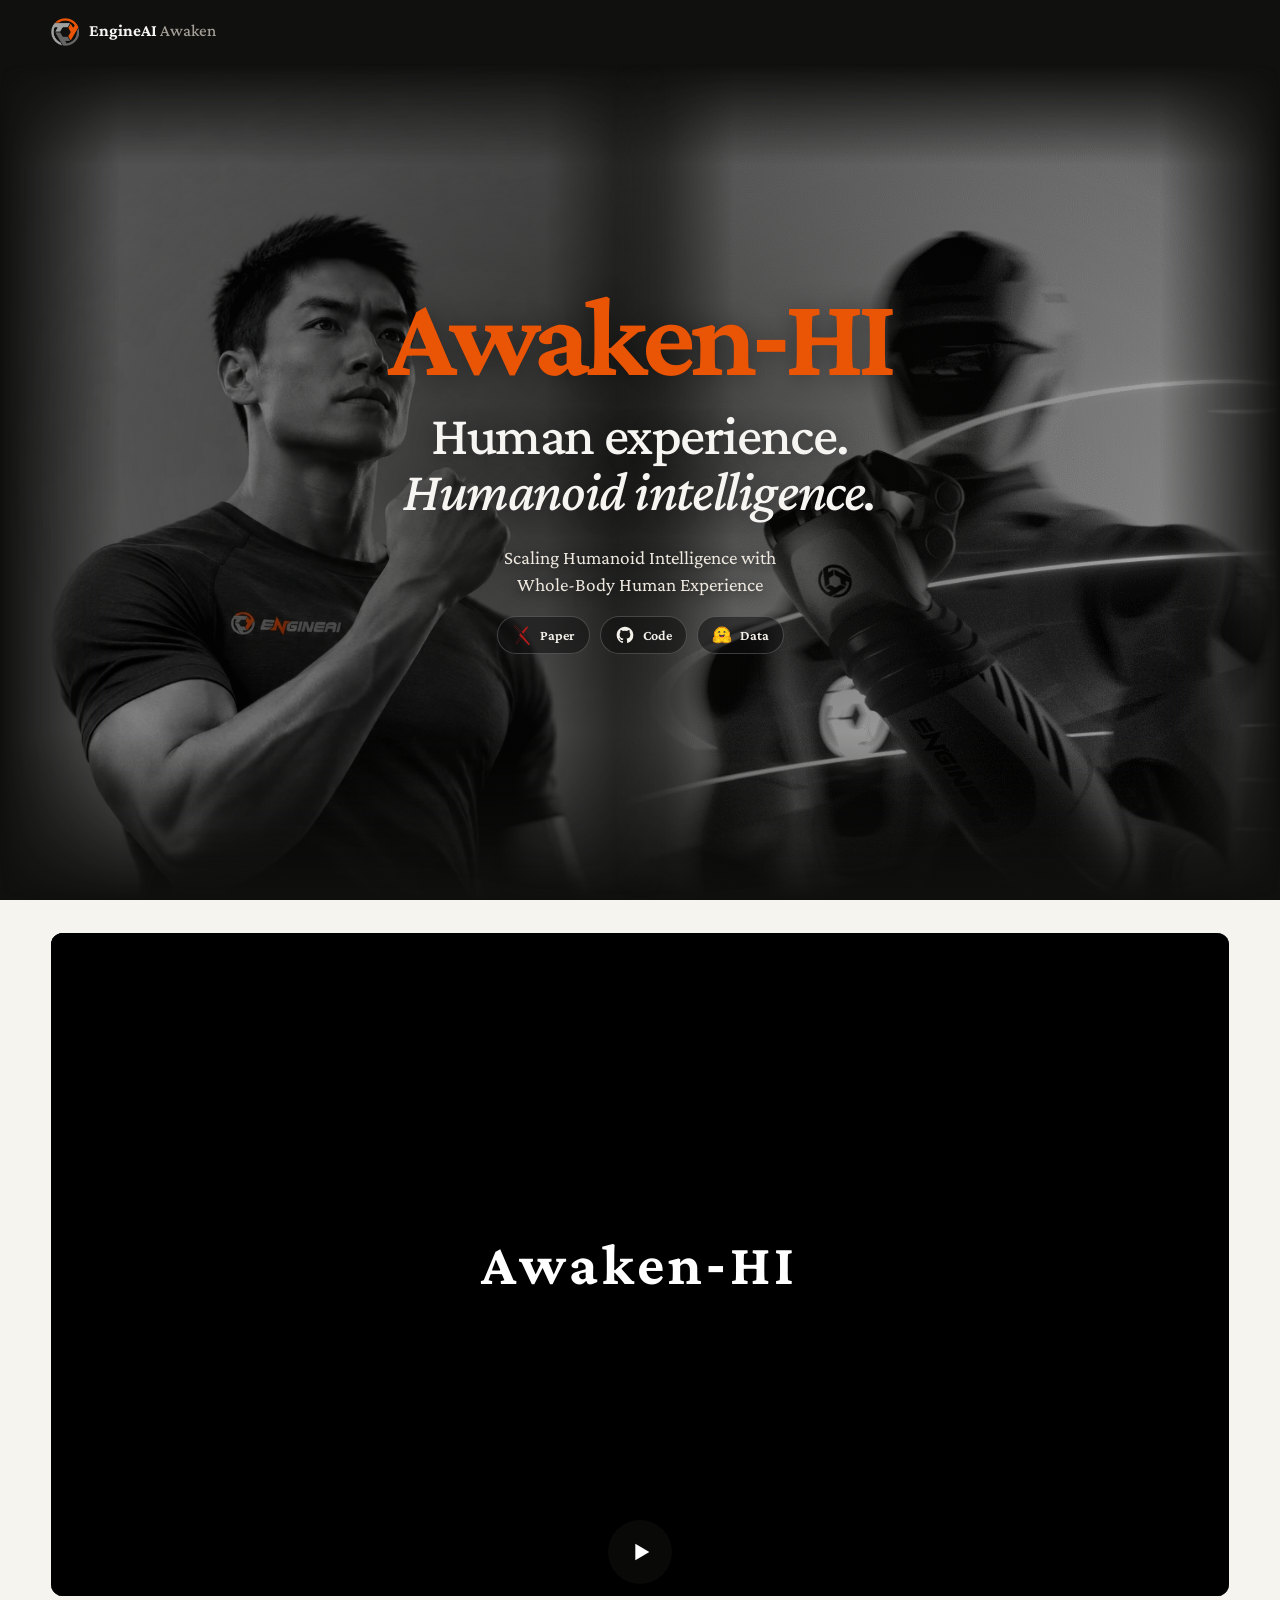
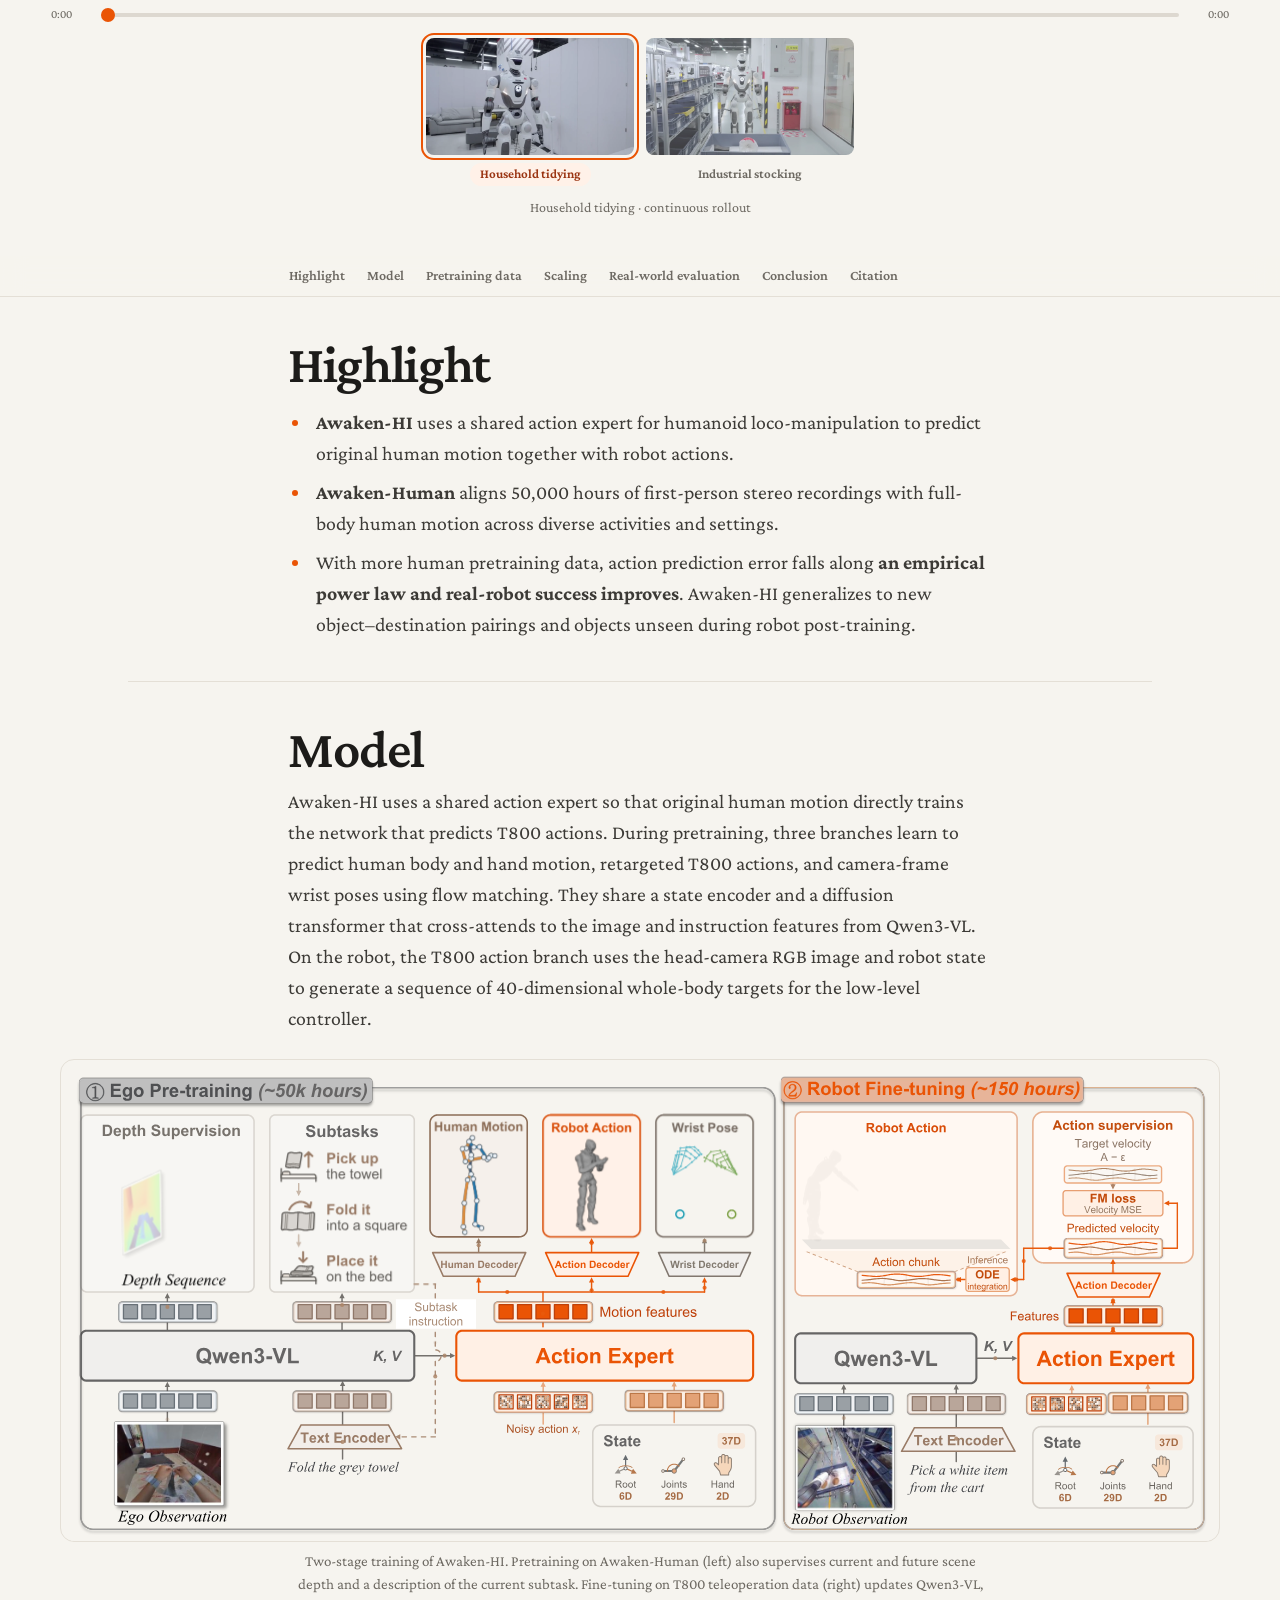
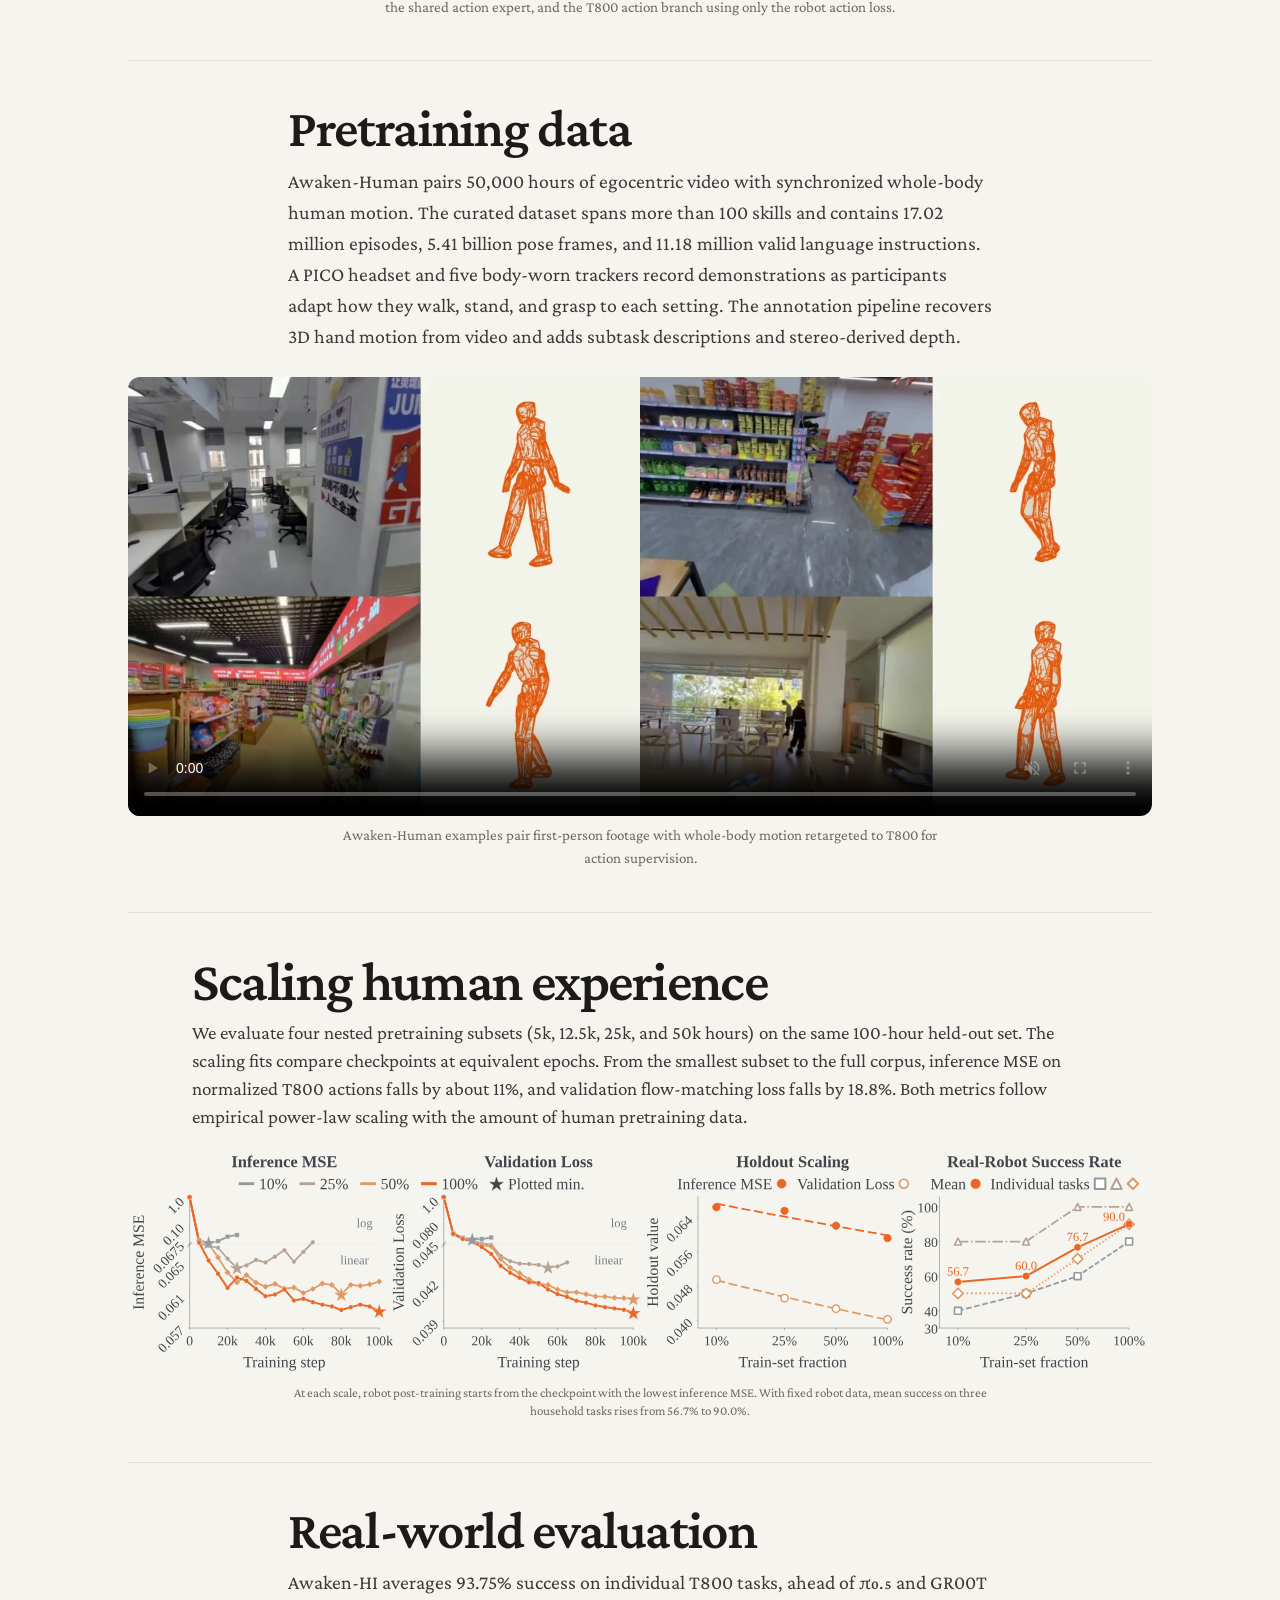
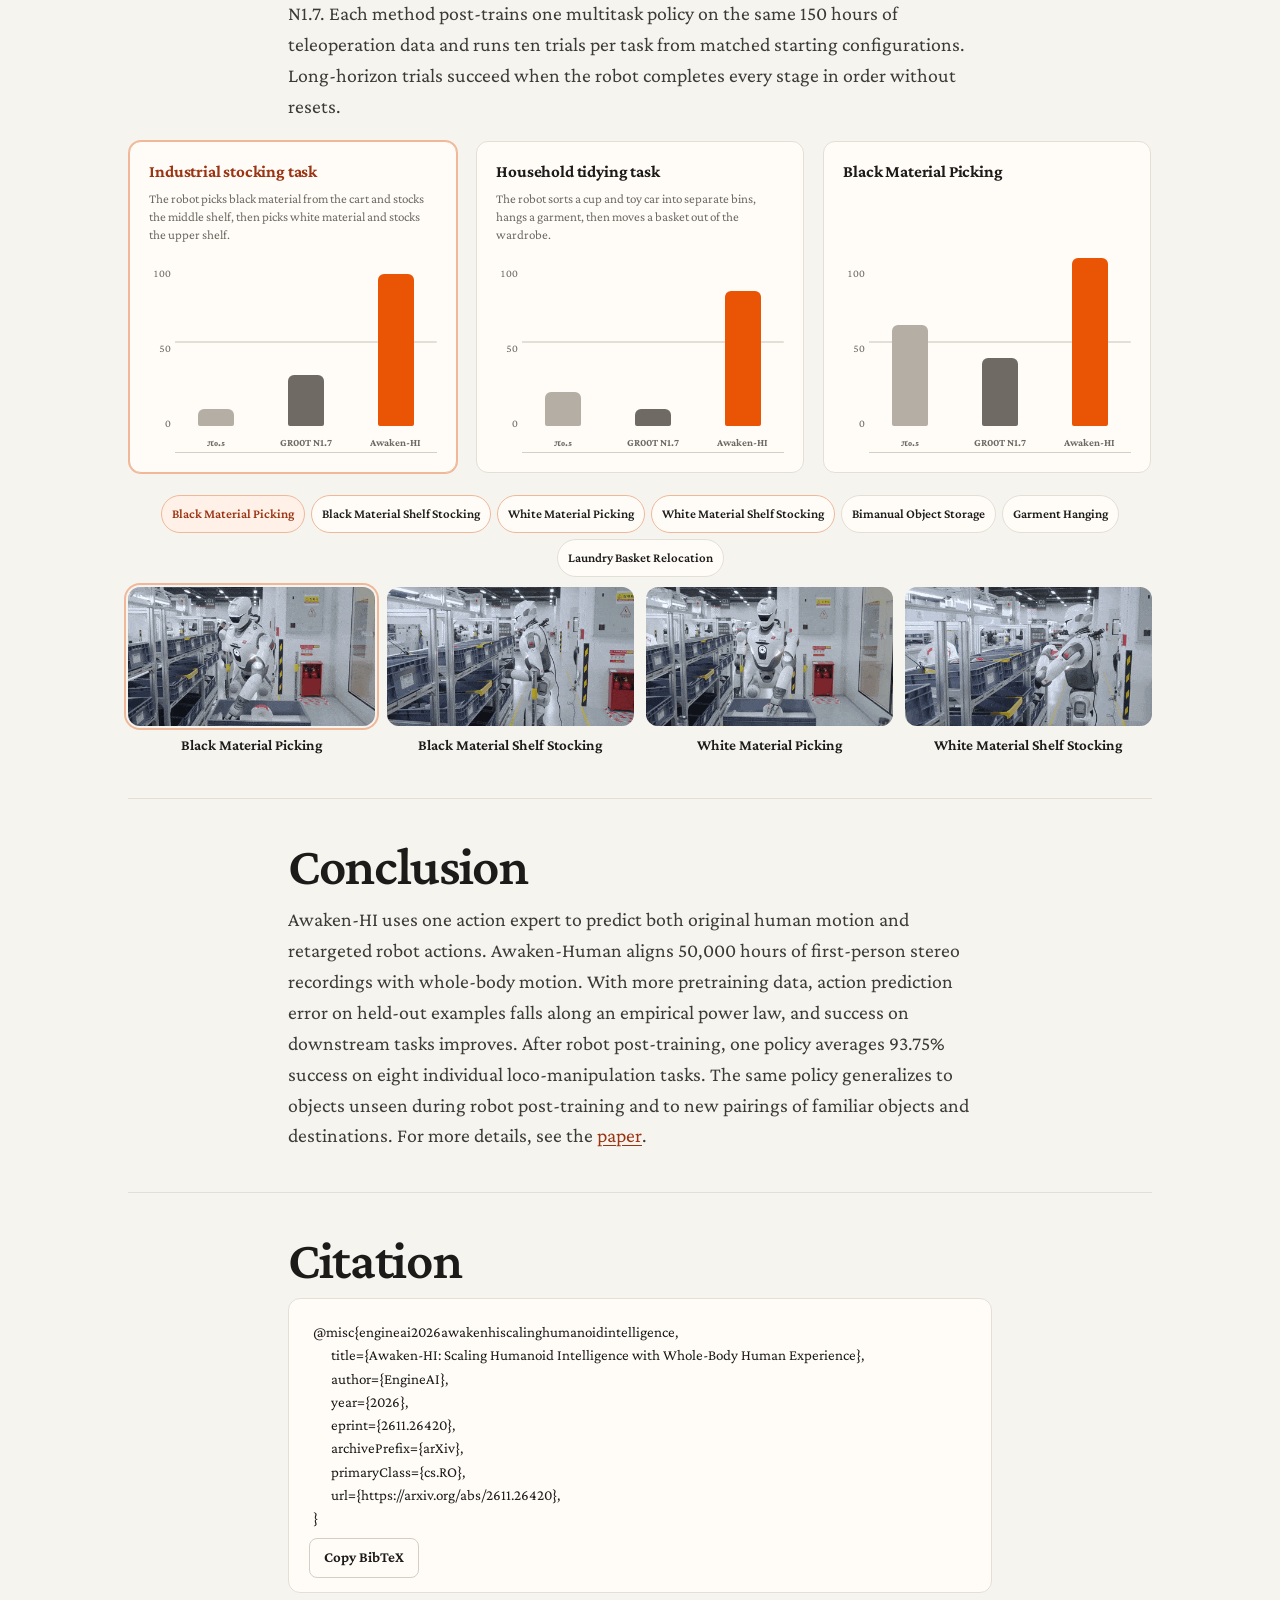
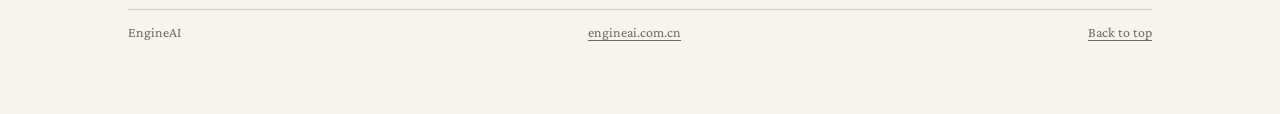
==== commit d7c8e04e: "Refresh Awaken-HI content and simplify project page" ====
--- a/docs/index.html
+++ b/docs/index.html
@@ -4,10 +4,10 @@
   <meta charset="utf-8">
   <meta name="viewport" content="width=device-width, initial-scale=1">
   <meta name="theme-color" content="#f7f5f0">
-  <meta name="description" content="Awaken-HI is a vision-language-action model for whole-body mobile manipulation, pretrained on about 50,000 hours of egocentric human demonstrations and adapted to the EngineAI T800.">
+  <meta name="description" content="Awaken-HI is a vision-language-action model for humanoid loco-manipulation, pretrained on 50,000 hours of egocentric human demonstrations and post-trained on EngineAI T800 teleoperation data.">
   <title>Awaken-HI — Technical Report</title>
   <link rel="stylesheet" href="assets/fonts/fonts.css?v=6">
-  <link rel="stylesheet" href="styles.css?v=70">
+  <link rel="stylesheet" href="styles.css?v=73">
 </head>
 <body class="on-hero">
   <div class="progress" id="progress" aria-hidden="true"></div>
@@ -84,16 +84,16 @@
 
       </div>
       <div class="rollout-picks" role="group" aria-label="Rollouts">
-        <button type="button" class="is-on" aria-pressed="true" data-clip="household" data-trim-start="0.9009" data-chapters="true" data-src="assets/rollouts-1117/household-1-trimmed.mp4?v=2" data-poster="assets/rollouts-1117/household-1-trimmed-poster.webp?v=1" data-inset-src="assets/rollouts-1117/household-2-aligned-trimmed.mp4?v=1" data-inset-poster="assets/rollouts-1117/household-2-aligned-trimmed-poster.webp?v=1" data-inset-label="Alternate view" data-cap="Household · continuous one-take rollout">
+        <button type="button" class="is-on" aria-pressed="true" data-clip="household" data-trim-start="0.9009" data-chapters="true" data-src="assets/rollouts-1117/household-1-trimmed.mp4?v=2" data-poster="assets/rollouts-1117/household-1-trimmed-poster.webp?v=1" data-inset-src="assets/rollouts-1117/household-2-aligned-trimmed.mp4?v=1" data-inset-poster="assets/rollouts-1117/household-2-aligned-trimmed-poster.webp?v=1" data-inset-label="Alternate view" data-cap="Household tidying · continuous rollout">
           <img src="assets/rollouts-1117/household-1-trimmed-poster.webp?v=1" alt="" decoding="async" loading="lazy">
-          <span>Household · one take</span>
+          <span>Household tidying</span>
         </button>
-        <button type="button" aria-pressed="false" data-clip="factory" data-trim-start="0.9009" data-src="assets/rollouts-1117/factory-side-2-trimmed.mp4?v=2" data-poster="assets/rollouts-1117/factory-side-2-trimmed-poster.webp?v=1" data-cap="Factory · continuous one-take side view">
+        <button type="button" aria-pressed="false" data-clip="factory" data-trim-start="0.9009" data-src="assets/rollouts-1117/factory-side-2-trimmed.mp4?v=2" data-poster="assets/rollouts-1117/factory-side-2-trimmed-poster.webp?v=1" data-cap="Industrial stocking · continuous rollout, side view">
           <img src="assets/rollouts-1117/factory-side-2-trimmed-poster.webp?v=1" alt="" decoding="async" loading="lazy">
-          <span>Factory · side view</span>
+          <span>Industrial stocking</span>
         </button>
       </div>
-      <p class="rollout-cap">Household · continuous one-take rollout</p>
+      <p class="rollout-cap">Household tidying · continuous rollout</p>
     </div>
   </section>
 
@@ -101,22 +101,22 @@
   <nav class="toc" id="toc" aria-label="On this page">
     <p>On this page</p>
     <ol>
-      <li><a href="#intro">Introduction</a></li>
+      <li><a href="#highlight">Highlight</a></li>
       <li><a href="#model">Model</a></li>
       <li><a href="#data">Pretraining data</a></li>
       <li><a href="#scaling">Scaling</a></li>
       <li><a href="#results">Real-world evaluation</a></li>
+      <li><a href="#conclusion">Conclusion</a></li>
       <li><a href="#cite">Citation</a></li>
     </ol>
   </nav>
   <main id="top" class="page">
-    <section class="sec" id="intro">
-      <h2>Introduction</h2>
-      <p>Awaken-HI is a vision-language-action model for humanoid loco-manipulation that coordinates walking, posture, and hand movements. To scale data collection beyond robot teleoperation, we learn from first-person human demonstrations with synchronized whole-body motion. We reconstruct 3D hand motion from video and annotate demonstrations with subtask descriptions and per-frame depth maps. Because differences in body proportions and joints can alter postures and hand trajectories during retargeting, we retain both the original human motion and the retargeted robot actions. During pretraining, a shared action expert predicts both alongside camera-frame wrist poses. Separate heads predict current and future depth and describe the current subtask. We then post-train on about 150 hours of T800 teleoperation using the same robot action interface.</p>
+    <section class="sec" id="highlight">
+      <h2>Highlight</h2>
       <ul class="intro-points">
-        <li>EngineAI-Human-50K pairs about 50,000 hours of egocentric stereo video with synchronized whole-body motion, captured using lightweight wearables under one protocol. It covers over 100 skills across homes, workplaces, retail, and storage.</li>
-        <li>From 5,000 to 50,000 pretraining hours, held-out action error falls by an empirical scaling law and mean success rises on three household tasks with fixed post-training data. Ablations show that original human motion supervision further lowers error and improves real-robot success.</li>
-        <li>With matched T800 post-training data, Awaken-HI surpasses GR00T N1.7 and π₀.₅ on all eight individual tasks (93.75% mean success) and leads on industrial and household long-horizon tasks. It generalizes to new pairings of familiar objects and destinations and to objects unseen during post-training.</li>
+        <li><strong>Awaken-HI</strong> uses a shared action expert for humanoid loco-manipulation to predict original human motion together with robot actions.</li>
+        <li><strong>Awaken-Human</strong> aligns 50,000 hours of first-person stereo recordings with full-body human motion across diverse activities and settings.</li>
+        <li>With more human pretraining data, action prediction error falls along <strong>an empirical power law and real-robot success improves</strong>. Awaken-HI generalizes to new object–destination pairings and objects unseen during robot post-training.</li>
       </ul>
     </section>
 
@@ -125,7 +125,7 @@
 
       <section class="sec" id="model">
         <h2>Model</h2>
-        <p>Qwen3-VL encodes the head-camera image and the task instruction. Those features condition one diffusion transformer by cross-attention. The T800 action, human whole-body and hand motion, and wrist branches share a state encoder and this transformer, so human trajectories train the backbone that generates robot actions. Wrist and depth prediction add supervision for interaction poses and scene geometry. The branch executed on the robot is the T800 action.</p>
+        <p>Awaken-HI uses a shared action expert so that original human motion directly trains the network that predicts T800 actions. During pretraining, three branches learn to predict human body and hand motion, retargeted T800 actions, and camera-frame wrist poses using flow matching. They share a state encoder and a diffusion transformer that cross-attends to the image and instruction features from Qwen3-VL. On the robot, the T800 action branch uses the head-camera RGB image and robot state to generate a sequence of 40-dimensional whole-body targets for the low-level controller.</p>
         <figure class="wide architecture-figure">
           <div class="model-architecture" id="model-frame">
             <div class="ma-scroll" tabindex="0" role="region" aria-label="Animated model architecture; scroll horizontally on small screens">
@@ -136,7 +136,7 @@
             </div>
             <p class="ma-scroll-hint">Scroll to explore →</p>
           </div>
-          <figcaption>Pretraining jointly supervises human motion, retargeted robot actions, wrist poses, depth, and subtasks through one action expert. Post-training fully fine-tunes Qwen3-VL and the action pathway on real robot actions only.</figcaption>
+          <figcaption>Two-stage training of Awaken-HI. Pretraining on Awaken-Human (left) also supervises current and future scene depth and a description of the current subtask. Fine-tuning on T800 teleoperation data (right) updates Qwen3-VL, the shared action expert, and the T800 action branch using only the robot action loss.</figcaption>
         </figure>
       </section>
 
@@ -144,20 +144,20 @@
 
       <section class="sec" id="data">
         <h2>Pretraining data</h2>
-        <p>EngineAI-Human-50K keeps 50,000 hours of whole-body egocentric demonstrations after deduplication and validity filtering: about 17.02 million episodes, 5.41 billion pose frames, and 11.18 million valid language instructions. A PICO headset and five body-worn trackers record stereo RGB and body motion together. Collectors follow the task and vary path, stance, and grasp, rather than repeating one fixed route.</p>
+        <p>Awaken-Human pairs 50,000 hours of egocentric video with synchronized whole-body human motion. The curated dataset spans more than 100 skills and contains 17.02 million episodes, 5.41 billion pose frames, and 11.18 million valid language instructions. A PICO headset and five body-worn trackers record demonstrations as participants adapt how they walk, stand, and grasp to each setting. The annotation pipeline recovers 3D hand motion from video and adds subtask descriptions and stereo-derived depth.</p>
         <figure class="wide">
           <div class="frame mosaic-frame">
             <video id="ego-mosaic" data-poster="assets/optimized/pretraining-t800-natural-walk-mosaic-poster.webp?v=1" muted loop playsinline preload="none" controls data-src="assets/pretraining-t800-natural-walk-mosaic.mp4?v=1"></video>
           </div>
-          <figcaption>Egocentric views from the pretraining corpus, shown with the whole-body pose retargeted to T800.</figcaption>
+          <figcaption>Awaken-Human examples pair first-person footage with whole-body motion retargeted to T800 for action supervision.</figcaption>
         </figure>
       </section>
 
       <hr>
 
       <section class="sec" id="scaling">
-        <h2>Scaling egocentric data</h2>
-        <p>We compare four nested pretraining runs (5k, 12.5k, 25k, 50k hours) on one held-out set. From 10% to 100% of the data, the T800 branch’s normalized prediction MSE over valid action dimensions drops ~11.0%, and validation flow-matching loss drops 18.8%. Power-law fits L(D) = AD^(−α) give α = 0.051 and 0.090, respectively. Smaller runs plateau and regress. The full run improves for longer.</p>
+        <h2>Scaling human experience</h2>
+        <p>We evaluate four nested pretraining subsets (5k, 12.5k, 25k, and 50k hours) on the same 100-hour held-out set. The scaling fits compare checkpoints at equivalent epochs. From the smallest subset to the full corpus, inference MSE on normalized T800 actions falls by about 11%, and validation flow-matching loss falls by 18.8%. Both metrics follow empirical power-law scaling with the amount of human pretraining data.</p>
         <figure class="wide" id="scale-figure">
           <div class="scale-controls">
             <button class="scale-replay" id="scale-replay" type="button" hidden>↻ <span>Replay</span></button>
@@ -168,7 +168,7 @@
               <img src="assets/data-scaling-fig6.svg?v=2" alt="Inference MSE, validation loss, held-out scaling, and real-robot success rates at 10%, 25%, 50%, and 100% of the pretraining data." decoding="async" loading="lazy">
             </picture>
           </div>
-          <figcaption>Training curves, held-out errors, and real-robot success rates at four pretraining data fractions. Mean real-robot success increases from 56.7% at 10% of the data to 90.0% at full scale.</figcaption>
+          <figcaption>At each scale, robot post-training starts from the checkpoint with the lowest inference MSE. With fixed robot data, mean success on three household tasks rises from 56.7% to 90.0%.</figcaption>
         </figure>
       </section>
 
@@ -176,11 +176,11 @@
 
       <section class="sec" id="results">
         <h2>Real-world evaluation</h2>
-        <p>The charts compare Awaken-HI, π₀.₅, and GR00T N1.7 on seven individual tasks and two long-horizon tasks on T800. Each method trains one multitask policy on the same 150 hours of teleoperation. Each task has ten trials with shared initial configurations. Long-horizon success requires completing every step in order without a reset.</p>
+        <p>Awaken-HI averages 93.75% success on individual T800 tasks, ahead of π₀.₅ and GR00T N1.7. Each method post-trains one multitask policy on the same 150 hours of teleoperation data and runs ten trials per task from matched starting configurations. Long-horizon trials succeed when the robot completes every stage in order without resets.</p>
         <div class="benches wide">
           <article class="bench" data-tasks="t2 t3 t4 t5">
             <h3 id="bench-industrial-title">Industrial stocking task</h3>
-            <p>Tasks 2–5 in one run: pick up the black and white items, turn, and place them on the middle and upper shelves.</p>
+            <p>The robot picks black material from the cart and stocks the middle shelf, then picks white material and stocks the upper shelf.</p>
             <div class="bench-chart" id="bench-industrial" role="group" aria-labelledby="bench-industrial-title">
               <div class="bench-ylab" aria-hidden="true"><span>100</span><span>50</span><span>0</span></div>
               <div class="bench-plot">
@@ -197,7 +197,7 @@
           </article>
           <article class="bench" data-tasks="t6 t7 t8">
             <h3 id="bench-household-title">Household tidying task</h3>
-            <p>Tasks 6–8 in one run: sort with both hands, hang a garment, and crouch to carry the laundry basket.</p>
+            <p>The robot sorts a cup and toy car into separate bins, hangs a garment, then moves a basket out of the wardrobe.</p>
             <div class="bench-chart" id="bench-household" role="group" aria-labelledby="bench-household-title">
               <div class="bench-ylab" aria-hidden="true"><span>100</span><span>50</span><span>0</span></div>
               <div class="bench-plot">
@@ -231,16 +231,23 @@
         </div>
         <div class="task-keys" id="task-keys">
           <div class="pills" id="pills" role="tablist" aria-label="Evaluation tasks">
-            <button type="button" role="tab" id="task-tab-t2" aria-controls="task-panel" aria-selected="true" data-task="t2">Black-item pickup</button>
-            <button type="button" role="tab" id="task-tab-t3" aria-controls="task-panel" aria-selected="false" data-task="t3">Black-item stocking</button>
-            <button type="button" role="tab" id="task-tab-t4" aria-controls="task-panel" aria-selected="false" data-task="t4">White-item pickup</button>
-            <button type="button" role="tab" id="task-tab-t5" aria-controls="task-panel" aria-selected="false" data-task="t5">White-item stocking</button>
-            <button type="button" role="tab" id="task-tab-t6" aria-controls="task-panel" aria-selected="false" data-task="t6">Bimanual storage</button>
-            <button type="button" role="tab" id="task-tab-t7" aria-controls="task-panel" aria-selected="false" data-task="t7">Garment hanging</button>
-            <button type="button" role="tab" id="task-tab-t8" aria-controls="task-panel" aria-selected="false" data-task="t8">Laundry basket</button>
+            <button type="button" role="tab" id="task-tab-t2" aria-controls="task-panel" aria-selected="true" data-task="t2">Black Material Picking</button>
+            <button type="button" role="tab" id="task-tab-t3" aria-controls="task-panel" aria-selected="false" data-task="t3">Black Material Shelf Stocking</button>
+            <button type="button" role="tab" id="task-tab-t4" aria-controls="task-panel" aria-selected="false" data-task="t4">White Material Picking</button>
+            <button type="button" role="tab" id="task-tab-t5" aria-controls="task-panel" aria-selected="false" data-task="t5">White Material Shelf Stocking</button>
+            <button type="button" role="tab" id="task-tab-t6" aria-controls="task-panel" aria-selected="false" data-task="t6">Bimanual Object Storage</button>
+            <button type="button" role="tab" id="task-tab-t7" aria-controls="task-panel" aria-selected="false" data-task="t7">Garment Hanging</button>
+            <button type="button" role="tab" id="task-tab-t8" aria-controls="task-panel" aria-selected="false" data-task="t8">Laundry Basket Relocation</button>
           </div>
           <div class="story-list" id="story-list"></div>
         </div>
+      </section>
+
+      <hr>
+
+      <section class="sec" id="intro">
+        <h2 id="conclusion">Conclusion</h2>
+        <p>Awaken-HI uses one action expert to predict both original human motion and retargeted robot actions. Awaken-Human aligns 50,000 hours of first-person stereo recordings with whole-body motion. With more pretraining data, action prediction error on held-out examples falls along an empirical power law, and success on downstream tasks improves. After robot post-training, one policy averages 93.75% success on eight individual loco-manipulation tasks. The same policy generalizes to objects unseen during robot  post-training and to new pairings of familiar objects and destinations. For more details, see the <a href="https://arxiv.org/abs/2611.26420">paper</a>.</p>
       </section>
 
       <hr>
@@ -262,11 +269,6 @@
       </section>
     </article>
 
-    <div class="visitor-section" id="visitors">
-      <canvas id="visitor-globe" role="img" aria-label="Rotating globe showing page views by country or region"></canvas>
-      <div id="globe-tooltip" role="status" hidden></div>
-    </div>
-
     <footer class="colophon">
       <span>EngineAI</span>
       <a href="https://www.engineai.com.cn/" target="_blank" rel="noreferrer">engineai.com.cn</a>
@@ -274,9 +276,7 @@
     </footer>
   </main>
   </div>
-  <script src="script.js?v=46"></script>
+  <script src="script.js?v=47"></script>
   <script src="assets/model-architecture.js?v=9"></script>
-  
-  <script src="visitors.js?v=8"></script>
 </body>
 </html>
--- a/docs/styles.css
+++ b/docs/styles.css
@@ -417,7 +417,8 @@
 .meta { margin: 0; color: var(--muted); font-size: 15px; }
 
 .sec { scroll-margin-top: 88px; }
-#intro { margin-top: var(--section-space); }
+#highlight { margin-top: var(--section-space); }
+#conclusion { scroll-margin-top: inherit; }
 .sec > h2, .sec > p, .sec > .pillar, .sec > .intro-points {
   max-width: var(--text-col);
   margin-inline: auto;
@@ -823,12 +824,6 @@
   .ma-scroll-hint { padding:6px 12px 8px; font-size:10px; }
 }
 
-/* Compact visitor globe, directly on the page. */
-.visitor-section { position:relative; width:160px; margin:18px auto 8px; }
-#visitor-globe { display:block; width:160px; height:160px; touch-action:pan-y; }
-#globe-tooltip { position:absolute; pointer-events:none; white-space:nowrap; background:var(--surface); color:var(--ink); padding:4px 8px; border:1px solid var(--line); border-radius:4px; font-size:11px; z-index:2; }
-
-
 /* One-take video, alternate view and the current action inside the picture. */
 .rollout-layout { display:block; }
 .rollout-player { min-width:0; }
